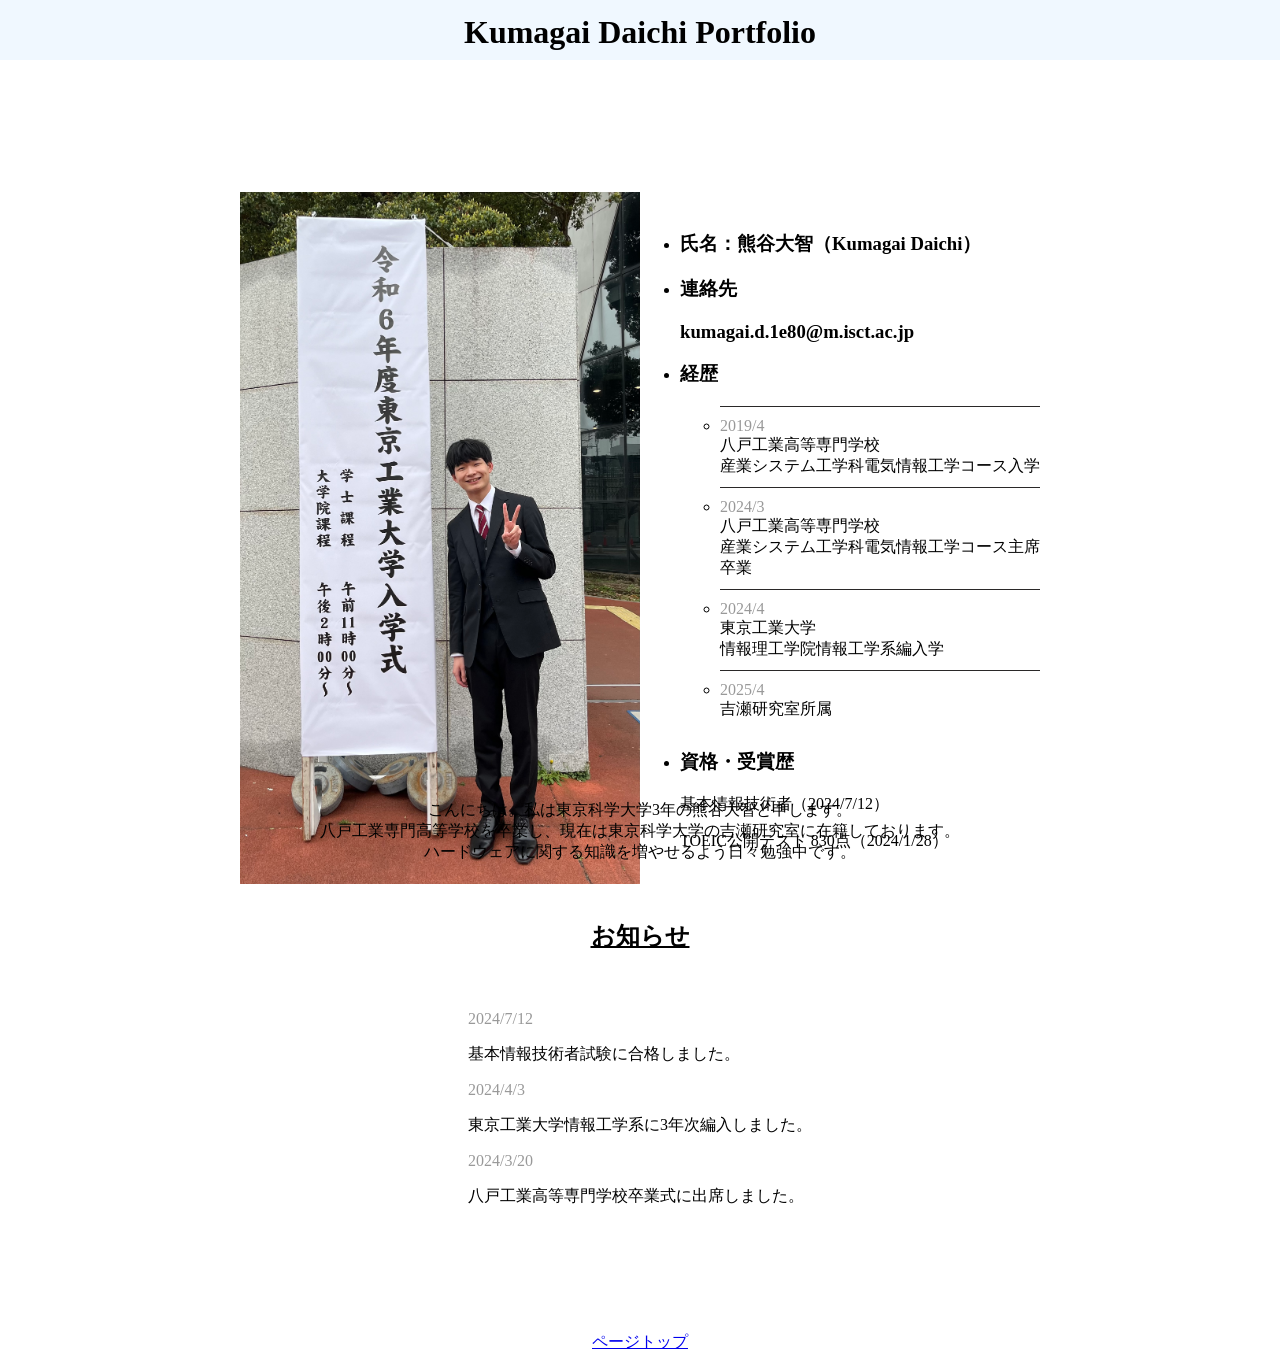
==== Main.html @ c47bbf02 "first" ====
<!DOCTYPE html>
<html>
    <head>

        <meta charset="UTF-8">
        <meta http-equiv="X-UA-Compatible" content="IE=edge" /> 

        <meta name="description" content="東京科学大学情報工学系3年の熊谷大智です。よろしくお願いいたします。">
        <title>Kumagai Daichi Portfolio</title>

        <link rel="stylesheet" href="Main.css">
        <link rel="stylesheet" href="menu_bar.css">

    </head>

    <body>
    <h1 style="text-align:center">Kumagai Daichi Portfolio</h1>

    <div class="container">
         <!--学校の画像-->
         <div class="disp_img1">
            <img src="IMG_E3974.JPG" width="400" alt="熊谷写真">
        </div>
    
        <div class="profile">
            <ul class="background">
                <li><h3>氏名：熊谷大智（Kumagai Daichi）</h3></li>
                <li><h3>連絡先
                    <p>kumagai.d.1e80@m.isct.ac.jp</p>
                </h3>
                <li><h3>経歴</h3>
                    <ul class="gakureki">
                        <li class="word">
                            <div class="columns">
                                <p style="display: inline;" class="date">2019/4</p>
                                <p class="title">八戸工業高等専門学校<br>産業システム工学科電気情報工学コース入学</p>
                            </div>
                        </li>
                        <li class="word">
                            <div class="columns">
                                <p style="display: inline;" class="date">2024/3</p>
                                <p class="title">八戸工業高等専門学校<br>産業システム工学科電気情報工学コース主席卒業</p>
                            </div>
                        </li>
                        <li class="word">
                            <div class="columns">
                                <p style="display: inline;" class="date">2024/4</p>
                                <p class="title">東京工業大学<br>情報理工学院情報工学系編入学</p>
                            </div>
                        </li>
                        <li class="word">
                            <div class="columns">
                                <p style="display: inline;" class="date">2025/4</p>
                                <p class="title">吉瀬研究室所属</p>
                            </div>
                        </li>
                    </ul>
                </li>
                <li><h3>資格・受賞歴</h3>
                    <p>基本情報技術者（2024/7/12）</p>
                    <p>TOEIC公開テスト 830点（2024/1/28）</p>
                </li>
            </ul>
        </div>
        
        
    </div>
    <div class="intro">
         <div>こんにちは。私は東京科学大学3年の熊谷大智と申します。<br>
        八戸工業専門高等学校を卒業し、現在は東京科学大学の吉瀬研究室に在籍しております。<br>
        ハードウェアに関する知識を増やせるよう日々勉強中です。</div>
    </div>
     
    <!--お知らせの表示-->
    <div id="windowscroll">
    <h2 style="text-align: center;"><u>お知らせ</u></h2>
    <ul class="news-list">
        <li class="item">
            <p class="date">2024/7/12</p>
            <p class="title">基本情報技術者試験に合格しました。</p>
        </li>
        <li class="item">
            <p class="date">2024/4/3</p>
            <p class="title">東京工業大学情報工学系に3年次編入しました。</p>
        </li>
        <li class="item">
            <p class="date">2024/3/20</p>
            <p class="title">八戸工業高等専門学校卒業式に出席しました。</p>
        </li>
    </ul>
    </div>

    <div class="pagetop"><a href="#">ページトップ</a></div>
    </body>
</html>
---- Main.css ----
.container { /*disp_img1とprofileの親クラスで幅を一括管理*/
    position: absolute;
    display: flex;
    justify-content: center;
    align-items: center;
    top: 20%;
    gap: 100px;
    width: 100%;
    height: 80vh;
}

.disp_img1{
width: 300px;
height: auto;
object-fit: cover;
}

.profile{
    max-width: 400px;
}

.background .gakureki .word .columns{
    padding: 10px 0px;
    max-width: 400px;
    border-top: 1px solid #2a2828;
}

.background .gakureki .word .date{
    margin: 0;
    min-width: 120px;
    font-size: 16px;
    color: #999;
}

.background .gakureki .word .title{
    margin: 0;
    width: 100%;
}



.intro{
    text-align: center;
    justify-content: center;
    align-items: center;
    position:absolute;
    top: 800px;
    width: 100%;
}

h1 {
    line-height: 2.0;
    background-color: aliceblue;
    position:fixed;
    margin:auto;
    top: 0;
    width: 100vw;
    height: 60px;
    z-index: 15;
}

.pagetop{
    text-align: center;
    position: relative;
    top: 1300px;
}
.timeline {
    position: relative; /* absoluteをやめてrelativeにする */
    margin-top: 80%; /* 上方向に150pxの余白 */
    display: flex;
    justify-content: center; /* 水平方向に中央寄せ */
}

.timeline .twitter-timeline {
    width: 500px !important; /* 幅を固定 */
    height: 600px !important;
    max-width: 100%; /* 必要なら残す */
    border: 1px solid #333;
    padding: 10px;
}


h2{
    position: relative;
    top: 920px;
    text-align: center;
    margin: 0;
}

.news-list{
    position: absolute;
    top:1100px;
    left: 50%;
    transform: translate(-50%, -50%);
    -webkit-transform: translate(-50%, -50%);
    -ms-transform: translate(-50%, -50%);
    list-style: none outside;
    margin: 0;
    padding: 0;
}
  .news-list .item a{
    display: flex;
    flex-wrap: wrap;
    flex-wrap: nowrap;
    text-decoration: none;
    color: #333;
    border-bottom: 1px solid #CCC;
    padding: 20px 20px;
  }
  .news-list .item:first-child a{
    border-top: 1px solid #CCC;
}
  .news-list .item .date{
    margin: 3;
    min-width: 120px;
    font-size: 16px;
    color: #999;
    padding: 0 20px 0 0;
}
  .news-list .item .title{
    margin: 0;
    width: 100%;
}
.news-list .item a:hover .title{
    color: #00F;
  }


@media (max-width: 600px){
        .container{
            display: flex;
            justify-content: center; /* 中央寄せ */
            flex-direction: column; 
        }
        .disp_img1 img{
            position: absolute;
            top: 80px;
            width: 100%;
        }
    
        .profile{
            position: absolute;
            top: 1000px;
        }
    
        .intro{
            text-align: center;
            display: flex;
            justify-content: center; /* 中央寄せ */
            margin-top: 1100px;
        }
    
        .timeline {
            display: flex;
            justify-content: center; /* 中央寄せ */
            position:relative;
            top: 1600px;
        }
    
        .timeline .twitter-timeline {
            width: 100% !important; /* スマホでも画面いっぱいに */
            height: 500px !important;
        }
    
        #windowscroll {
            position: relative; /* 親要素にrelativeを指定 */
        }
    
        #windowscroll h2 { /*idの変更は絶対*/
            position: absolute; /* 絶対位置を相対位置に変更 */
            top: 2100px; /* 位置を調整 */
            left: 50%; /* 横方向中央寄せ */
            transform: translateX(-50%); /* 幅の半分を左に移動 */
        }
    
        #windowscroll .news-list {
            text-align: center;
            position: relative; /* 相対位置 */
            top: 2300px
        }
    
        .pagetop{
            display: flex;
            justify-content: center; /* 中央寄せ */
            position:relative;
            top: 1900px;
        }
}
---- menu_bar.css ----
/* 全体のスタイル */
body{
  margin: auto;
}
  
  /* メニューコンテナ全体のスタイル */
  .menu-container {
    position: fixed;
    top: 0;
    left: 0;
    width: 100%;
    height: 20%;
    overflow: hidden;
    z-index: 20;
  }
  
  /* メニューボタンのスタイル */
  .menu-button {
    display: block;
    position: fixed;
    top: 17px;
    left: 23%;
    cursor: pointer;
    z-index: 21;
  }
  
  /* メニューバーのスタイル */
  .bar {
    display: block;
    width: 25px;
    height: 3px;
    margin: 5px 0;
    background-color: #333;
    transition: 0.4s;
    z-index: 21;
  }
  
  /* メニューボタンがチェックされた場合の1つ目のバーのアニメーション */
  #menu-toggle:checked ~ .menu-button .bar:nth-child(1) {
    transform: rotate(45deg) translate(-2px, 3px);
  }
  
  /* メニューボタンがチェックされた場合の2つ目のバーのアニメーション */
  #menu-toggle:checked ~ .menu-button .bar:nth-child(2) {
    opacity: 0;
  }
  
  /* メニューボタンがチェックされた場合の3つ目のバーのアニメーション */
  #menu-toggle:checked ~ .menu-button .bar:nth-child(3) {
    transform: rotate(-45deg) translate(8px, -13px);
  }
  
  /* メニュートグルのスタイル */
  #menu-toggle {
    display: none;
  }
  
  /* メニューのスタイル */
  .menu {
    position: fixed;
    top: 0;
    left: -100%; /* 変更: メニューを左からスライドインさせるために left に設定 */
    width: 10%;
    height: 40%;
    background-color: #c0f4ff;
    transition: 0.4s;
    z-index: 20;
    overflow-y: auto;
  }
  
  /* メニュートグルがチェックされた場合のメニューの表示アニメーション */
  #menu-toggle:checked ~ .menu {
    left: 20%; /* メニューを表示させるために left を 23% に変更 */
    z-index: 20;
  }
  
  /* メニュー内のリストのスタイル */
  .menu ul {
    list-style: none;
    padding: 20px;
  }
  
  /* メニュー内リストのリンクのスタイル */
  .menu ul li a {
    text-decoration: none;
    color: #333;
    font-size: 18px;
    display: block;
    padding: 10px 0;
    transition: 0.2s;
    line-height: 2.0;
  }
  
  /* メニュー内リストのリンクのホバー時のスタイル */
  .menu ul li a:hover {
    color: #bf7497;
  }
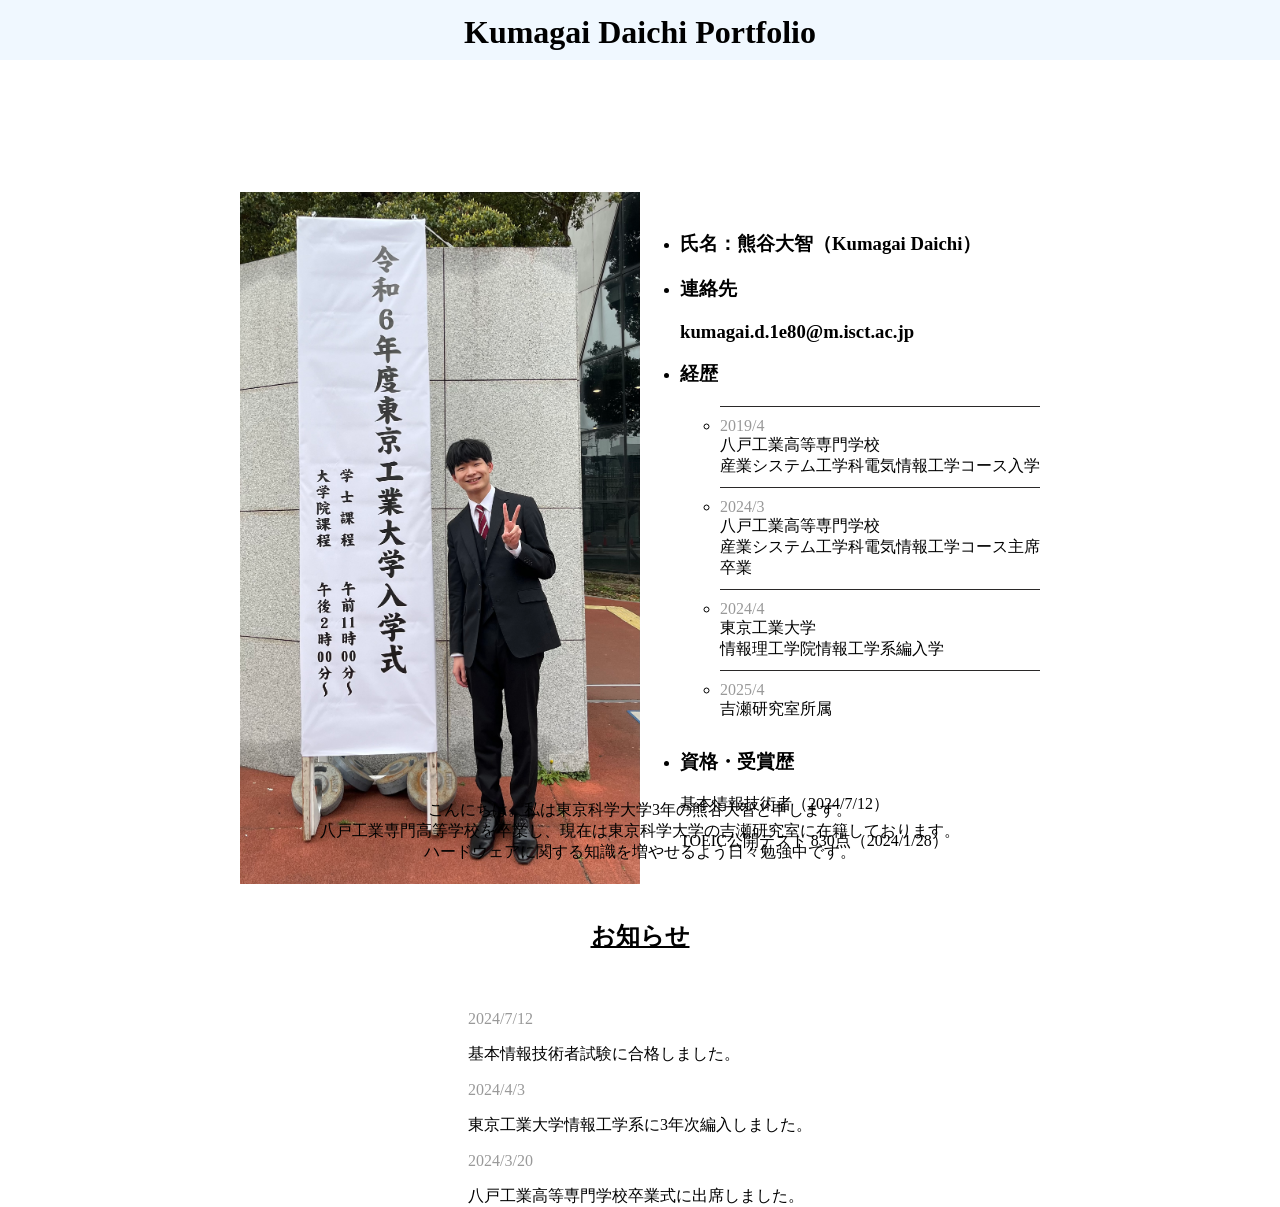
==== commit f2bb4d71: "forth_5" ====
--- a/Main.html
+++ b/Main.html
@@ -2,6 +2,7 @@
 <html>
     <head>
 
+        <meta name="viewport" content="width=device-width, initial-scale=1">
         <meta charset="UTF-8">
         <meta http-equiv="X-UA-Compatible" content="IE=edge" /> 
 
@@ -90,6 +91,5 @@
     </ul>
     </div>
 
-    <div class="pagetop"><a href="#">ページトップ</a></div>
     </body>
 </html>
--- a/Main.css
+++ b/Main.css
@@ -126,7 +126,8 @@
   }
 
 
-@media (max-width: 600px){
+@media (max-width: 780px){
+
         .container{
             display: flex;
             justify-content: center; /* 中央寄せ */
@@ -183,6 +184,6 @@
             display: flex;
             justify-content: center; /* 中央寄せ */
             position:relative;
-            top: 1900px;
+            top: 2000px;
         }
 }
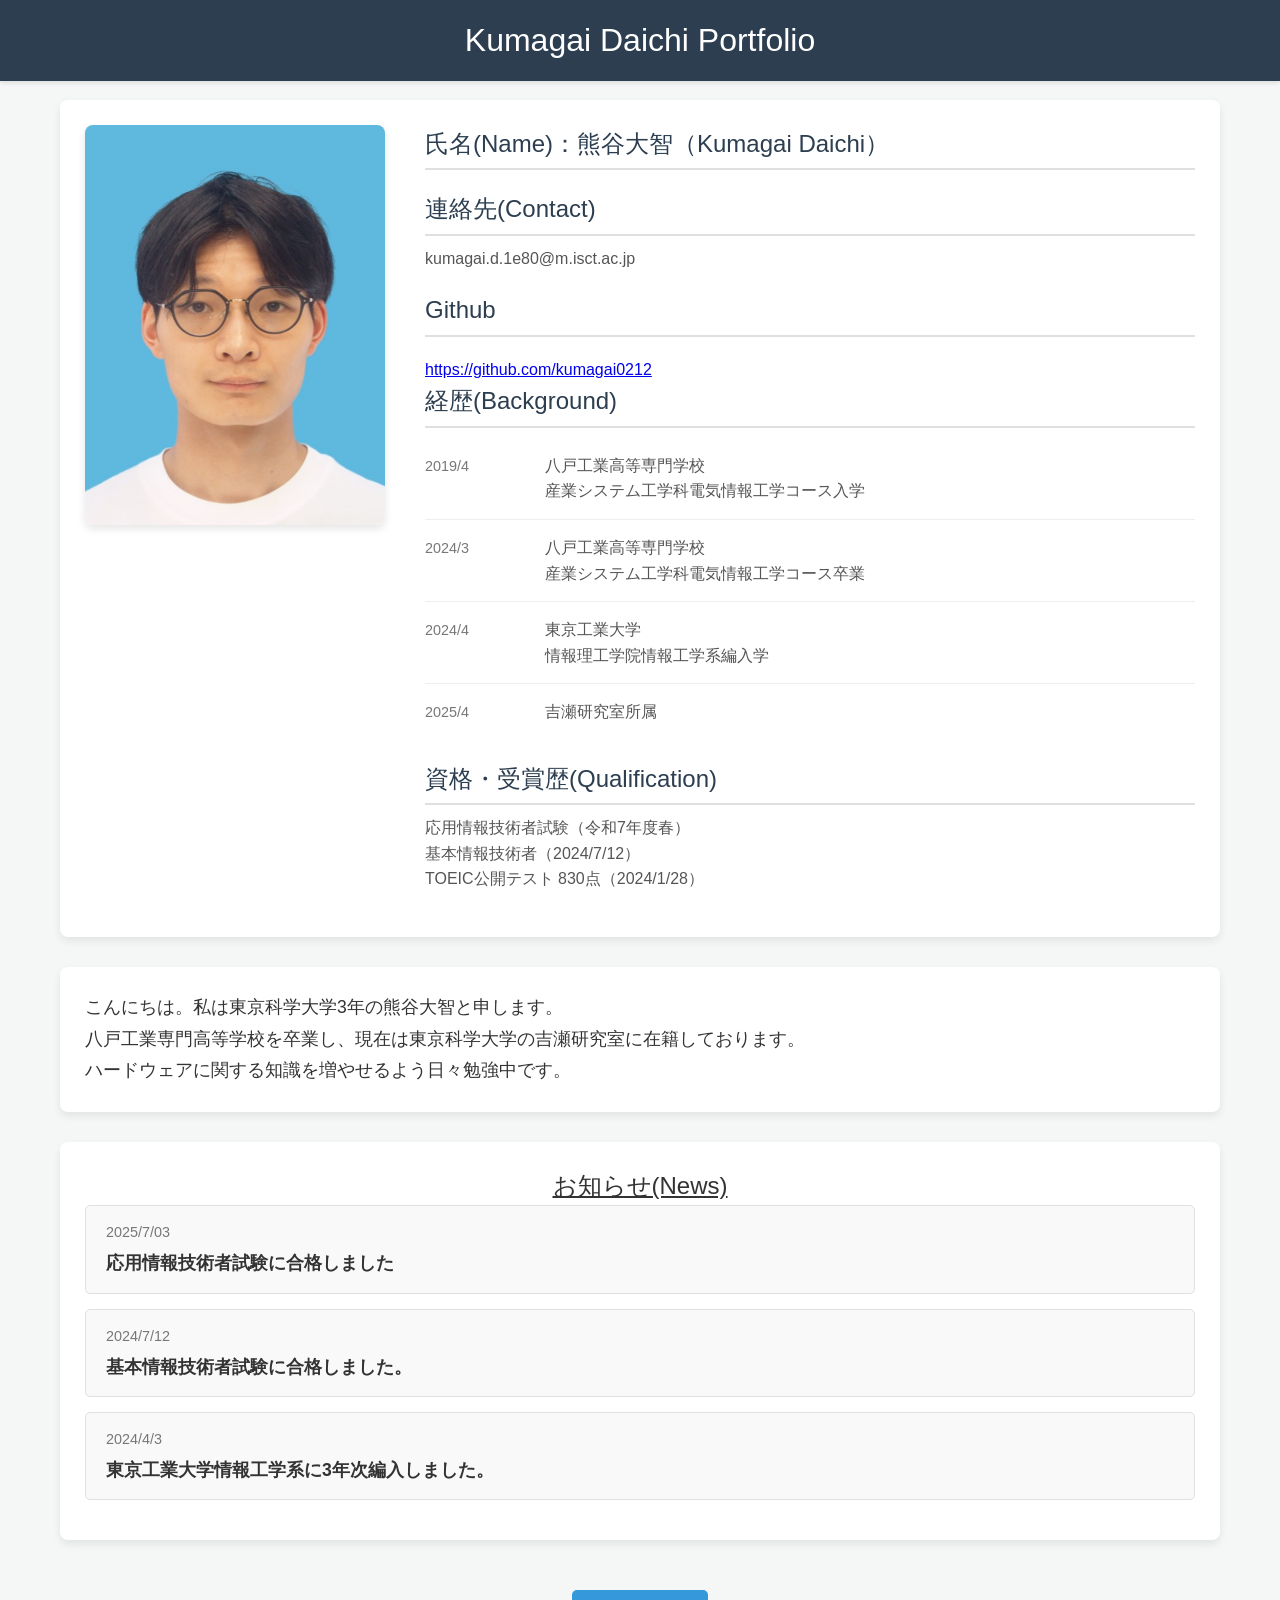
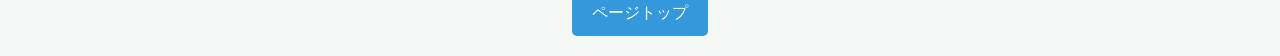
==== commit 822d0997: "pass ouyou" ====
--- a/Main.html
+++ b/Main.html
@@ -1,95 +1,93 @@
 <!DOCTYPE html>
 <html>
     <head>
-
-        <meta name="viewport" content="width=device-width, initial-scale=1">
+        <meta name="viewport" content="width=device-width, initial-scale=1, maximum-scale=1, user-scalable=no">
         <meta charset="UTF-8">
-        <meta http-equiv="X-UA-Compatible" content="IE=edge" /> 
-
+        <meta http-equiv="X-UA-Compatible" content="IE=edge" />
         <meta name="description" content="東京科学大学情報工学系3年の熊谷大智です。よろしくお願いいたします。">
         <title>Kumagai Daichi Portfolio</title>
-
         <link rel="stylesheet" href="Main.css">
         <link rel="stylesheet" href="menu_bar.css">
+    </head>
+    <body>
+        <h1 style="text-align:center">Kumagai Daichi Portfolio</h1>
 
-    </head>
-
-    <body>
-    <h1 style="text-align:center">Kumagai Daichi Portfolio</h1>
-
-    <div class="container">
-         <!--学校の画像-->
-         <div class="disp_img1">
-            <img src="IMG_E3974.JPG" width="400" alt="熊谷写真">
-        </div>
-    
-        <div class="profile">
-            <ul class="background">
-                <li><h3>氏名：熊谷大智（Kumagai Daichi）</h3></li>
-                <li><h3>連絡先
-                    <p>kumagai.d.1e80@m.isct.ac.jp</p>
-                </h3>
-                <li><h3>経歴</h3>
-                    <ul class="gakureki">
-                        <li class="word">
-                            <div class="columns">
-                                <p style="display: inline;" class="date">2019/4</p>
-                                <p class="title">八戸工業高等専門学校<br>産業システム工学科電気情報工学コース入学</p>
-                            </div>
+        <div class="main-content-wrapper"> <!--{/* Added wrapper */}-->
+                <section id="profile-section" class="container section-card"> <!--Made container a section-card-->  
+                <div class="disp_img1">
+                    <img src="face.JPG" width="400" alt="熊谷写真"> <!--width here might be overridden by CSS */--> 
+                </div>
+                <div class="profile">
+                    <ul class="background">
+                        <li><h3>氏名(Name)：熊谷大智（Kumagai Daichi）</h3></li>
+                        <li><h3>連絡先(Contact)</h3>
+                            <p>kumagai.d.1e80@m.isct.ac.jp</p>
                         </li>
-                        <li class="word">
-                            <div class="columns">
-                                <p style="display: inline;" class="date">2024/3</p>
-                                <p class="title">八戸工業高等専門学校<br>産業システム工学科電気情報工学コース主席卒業</p>
-                            </div>
+                        <li><h3>Github</h3></li>
+                            <p><a href="https://github.com/kumagai0212">https://github.com/kumagai0212</a></p>
+                        <li><h3>経歴(Background)</h3>
+                            <ul class="gakureki">
+                                <li class="word">
+                                    <div class="columns">
+                                        <p class="date">2019/4</p>
+                                        <p class="title">八戸工業高等専門学校<br>産業システム工学科電気情報工学コース入学</p>
+                                    </div>
+                                </li>
+                                <li class="word">
+                                    <div class="columns">
+                                        <p class="date">2024/3</p>
+                                        <p class="title">八戸工業高等専門学校<br>産業システム工学科電気情報工学コース卒業</p>
+                                    </div>
+                                </li>
+                                <li class="word">
+                                    <div class="columns">
+                                        <p class="date">2024/4</p>
+                                        <p class="title">東京工業大学<br>情報理工学院情報工学系編入学</p>
+                                    </div>
+                                </li>
+                                <li class="word">
+                                    <div class="columns">
+                                        <p class="date">2025/4</p>
+                                        <p class="title">吉瀬研究室所属</p>
+                                    </div>
+                                </li>
+                            </ul>
                         </li>
-                        <li class="word">
-                            <div class="columns">
-                                <p style="display: inline;" class="date">2024/4</p>
-                                <p class="title">東京工業大学<br>情報理工学院情報工学系編入学</p>
-                            </div>
-                        </li>
-                        <li class="word">
-                            <div class="columns">
-                                <p style="display: inline;" class="date">2025/4</p>
-                                <p class="title">吉瀬研究室所属</p>
-                            </div>
+                        <li><h3>資格・受賞歴(Qualification)</h3>
+                            <p>応用情報技術者試験（令和7年度春）</p>
+                            <p>基本情報技術者（2024/7/12）</p>
+                            <p>TOEIC公開テスト 830点（2024/1/28）</p>
                         </li>
                     </ul>
-                </li>
-                <li><h3>資格・受賞歴</h3>
-                    <p>基本情報技術者（2024/7/12）</p>
-                    <p>TOEIC公開テスト 830点（2024/1/28）</p>
-                </li>
-            </ul>
-        </div>
-        
-        
-    </div>
-    <div class="intro">
-         <div>こんにちは。私は東京科学大学3年の熊谷大智と申します。<br>
-        八戸工業専門高等学校を卒業し、現在は東京科学大学の吉瀬研究室に在籍しております。<br>
-        ハードウェアに関する知識を増やせるよう日々勉強中です。</div>
-    </div>
-     
-    <!--お知らせの表示-->
-    <div id="windowscroll">
-    <h2 style="text-align: center;"><u>お知らせ</u></h2>
-    <ul class="news-list">
-        <li class="item">
-            <p class="date">2024/7/12</p>
-            <p class="title">基本情報技術者試験に合格しました。</p>
-        </li>
-        <li class="item">
-            <p class="date">2024/4/3</p>
-            <p class="title">東京工業大学情報工学系に3年次編入しました。</p>
-        </li>
-        <li class="item">
-            <p class="date">2024/3/20</p>
-            <p class="title">八戸工業高等専門学校卒業式に出席しました。</p>
-        </li>
-    </ul>
-    </div>
+                </div>
+            </section>
 
+            <section class="intro section-card"> <!--Made intro a section-card --> 
+                <div>こんにちは。私は東京科学大学3年の熊谷大智と申します。<br>
+                八戸工業専門高等学校を卒業し、現在は東京科学大学の吉瀬研究室に在籍しております。<br>
+                ハードウェアに関する知識を増やせるよう日々勉強中です。</div>
+            </section>
+
+            <section id="news-section" class="section-card"> <!--{/* Renamed and made a section-card */}-->
+                <h2 style="text-align: center;"><u>お知らせ(News)</u></h2>
+                <ul class="news-list">
+                    <li class="item">
+                        <p class="date">2025/7/03</p>
+                        <p class="title">応用情報技術者試験に合格しました</p>
+                    </li>
+                    <li class="item">
+                        <p class="date">2024/7/12</p>
+                        <p class="title">基本情報技術者試験に合格しました。</p>
+                    </li>
+                    <li class="item">
+                        <p class="date">2024/4/3</p>
+                        <p class="title">東京工業大学情報工学系に3年次編入しました。</p>
+                    </li>
+                </ul>
+            </section>
+
+            </div> <!--{/* End of main-content-wrapper */}-->
+
+        <div class="pagetop"><a href="#">ページトップ</a></div>
     </body>
 </html>
--- a/Main.css
+++ b/Main.css
@@ -1,189 +1,329 @@
-.container { /*disp_img1とprofileの親クラスで幅を一括管理*/
-    position: absolute;
+/* Basic Reset & General Styles */
+* {
+    box-sizing: border-box;
+    margin: 0;
+    padding: 0;
+}
+
+body {
+    font-family: 'Helvetica Neue', Arial, sans-serif;
+    line-height: 1.6;
+    background-color: #f4f7f6; /* Light grey background */
+    color: #333;
+    padding-top: 80px; /* Adjust based on fixed header height */
+}
+
+h1, h2, h3 {
+    font-weight: normal;
+}
+
+h1 { /* Fixed Header */
+    background-color: #2c3e50; /* Dark blue-grey */
+    color: #ffffff;
+    text-align: center;
+    padding: 15px 0;
+    position: fixed;
+    top: 0;
+    left: 0;
+    width: 100%;
+    height: auto; /* Auto height based on content */
+    z-index: 1000;
+    box-shadow: 0 2px 4px rgba(0, 0, 0, 0.1);
+}
+
+.main-content-wrapper { /* New wrapper for content below header */
+    max-width: 1200px;
+    margin: 20px auto;
+    padding: 0 20px;
+}
+
+.section-card {
+    background-color: #ffffff;
+    padding: 25px;
+    margin-bottom: 30px;
+    border-radius: 8px;
+    box-shadow: 0 4px 8px rgba(0, 0, 0, 0.08);
+}
+
+/* Profile Section */
+.container {
+    display: flex;
+    flex-wrap: wrap; /* Allow wrapping for responsiveness */
+    justify-content: center;
+    align-items: flex-start; /* Align items to the top */
+    gap: 40px; /* Increased gap */
+    width: 100%;
+    margin-bottom: 30px; /* Add margin to separate from next section */
+}
+
+.disp_img1 {
+    flex-basis: 300px; /* Suggest a base width */
+    flex-grow: 0; /* Don't grow */
+    flex-shrink: 0; /* Don't shrink beyond base */
+}
+
+.disp_img1 img {
+    width: 100%;
+    max-width: 300px; /* Ensure image is not overly large */
+    height: auto;
+    border-radius: 8px; /* Rounded corners for image */
+    box-shadow: 0 4px 8px rgba(0, 0, 0, 0.1);
+    object-fit: cover;
+}
+
+.profile {
+    flex-basis: 500px; /* Suggest a base width */
+    flex-grow: 1;
+    max-width: 100%; /* Allow shrinking */
+}
+
+.profile ul.background {
+    list-style: none;
+}
+
+.profile ul.background > li {
+    margin-bottom: 20px;
+}
+
+.profile h3 {
+    font-size: 1.5em;
+    color: #2c3e50; /* Header color */
+    margin-bottom: 10px;
+    border-bottom: 2px solid #e0e0e0;
+    padding-bottom: 5px;
+}
+
+.profile p, .profile .gakureki .title {
+    font-size: 1em;
+    color: #555;
+}
+
+.profile .background .gakureki {
+    list-style: none;
+}
+
+.background .gakureki .word {
+    padding: 15px 0;
+    border-bottom: 1px solid #eee; /* Lighter border */
+}
+.background .gakureki .word:last-child {
+    border-bottom: none;
+}
+
+.background .gakureki .word .columns {
+    display: flex;
+    align-items: baseline; /* Align date and title better */
+}
+
+.background .gakureki .word .date {
+    min-width: 100px; /* Slightly reduced width */
+    font-size: 0.9em;
+    color: #777;
+    margin-right: 20px;
+}
+
+.background .gakureki .word .title {
+    margin: 0;
+    width: 100%;
+}
+
+/* Introduction Section */
+.intro {
+    text-align: left; /* Align text to left for readability */
+    line-height: 1.8;
+}
+
+.intro div {
+    font-size: 1.1em;
+}
+
+/* News Section */
+#windowscroll { /* Consider renaming to .news-section */
+    /* No absolute positioning needed if it's a section-card */
+}
+
+#windowscroll h2 {
+    text-align: center;
+    font-size: 1.8em;
+    color: #2c3e50;
+    margin-bottom: 20px;
+    text-decoration: underline;
+    text-decoration-color: #7f8c8d;
+    text-underline-offset: 5px;
+}
+
+.news-list {
+    list-style: none;
+    margin: 0;
+    padding: 0;
+}
+
+.news-list .item {
+    background-color: #f9f9f9; /* Light background for each item */
+    border: 1px solid #e0e0e0;
+    border-radius: 5px;
+    padding: 15px 20px;
+    margin-bottom: 15px;
+    transition: box-shadow 0.3s ease, transform 0.3s ease;
+}
+
+.news-list .item:hover {
+    box-shadow: 0 5px 15px rgba(0,0,0,0.1);
+    transform: translateY(-3px);
+}
+
+.news-list .item .date {
+    display: block; /* Make date a block element or use flex */
+    font-size: 0.9em;
+    color: #777;
+    margin-bottom: 5px;
+}
+
+.news-list .item .title {
+    margin: 0;
+    font-size: 1.1em;
+    font-weight: bold;
+    color: #333;
+}
+
+/* Page Top Button */
+.pagetop {
+    text-align: center;
+    padding: 20px 0;
+    margin-top: 20px; /* Add some space above */
+}
+
+.pagetop a {
+    display: inline-block;
+    background-color: #3498db; /* A nice blue */
+    color: #ffffff;
+    padding: 10px 20px;
+    text-decoration: none;
+    border-radius: 5px;
+    transition: background-color 0.3s ease;
+}
+
+.pagetop a:hover {
+    background-color: #2980b9; /* Darker blue on hover */
+}
+
+/* Responsive Design */
+@media (max-width: 768px) { /* Tablet and smaller */
+    body {
+        padding-top: 70px; /* Adjust for potentially smaller header */
+    }
+
+    .container {
+        flex-direction: column;
+        align-items: center; /* Center items when stacked */
+        gap: 30px;
+    }
+
+    .disp_img1, .profile {
+        flex-basis: auto; /* Reset flex-basis */
+        width: 100%; /* Full width for stacked items */
+        max-width: 500px; /* Limit max width on smaller screens too */
+    }
+
+    .profile {
+        margin-top: 0; /* Remove top margin if image is above */
+    }
+
+    #windowscroll h2 {
+        font-size: 1.6em;
+    }
+}
+
+@media (max-width: 600px) { /* Smartphone */
+    body {
+        padding-top: 60px; /* Further adjust for header */
+    }
+    .main-content-wrapper {
+        margin: 10px auto;
+        padding: 0 15px;
+    }
+
+    .section-card {
+        padding: 20px;
+        margin-bottom: 20px;
+    }
+
+    .disp_img1 img {
+        max-width: 100%; /* Allow image to be full width of its container */
+    }
+
+    .profile h3 {
+        font-size: 1.3em;
+    }
+
+    .background .gakureki .word .columns {
+        flex-direction: column; /* Stack date and title */
+        align-items: flex-start;
+    }
+    .background .gakureki .word .date {
+        margin-bottom: 5px;
+    }
+
+    .intro div {
+        font-size: 1em;
+    }
+
+    #windowscroll h2 {
+        font-size: 1.4em;
+    }
+
+    .news-list .item {
+        padding: 10px 15px;
+    }
+    .news-list .item .title {
+        font-size: 1em;
+    }
+}
+
+/* Legacy timeline styles - review if still needed or how they fit */
+.timeline {
+    /* position: relative; */ /* Already set */
+    /* margin-top: 80%; */ /* This seems very large and arbitrary, review */
     display: flex;
     justify-content: center;
-    align-items: center;
-    top: 20%;
-    gap: 100px;
-    width: 100%;
-    height: 80vh;
-}
-
-.disp_img1{
-width: 300px;
-height: auto;
-object-fit: cover;
-}
-
-.profile{
-    max-width: 400px;
-}
-
-.background .gakureki .word .columns{
-    padding: 10px 0px;
-    max-width: 400px;
-    border-top: 1px solid #2a2828;
-}
-
-.background .gakureki .word .date{
-    margin: 0;
-    min-width: 120px;
-    font-size: 16px;
-    color: #999;
-}
-
-.background .gakureki .word .title{
-    margin: 0;
-    width: 100%;
-}
-
-
-
-.intro{
-    text-align: center;
-    justify-content: center;
-    align-items: center;
-    position:absolute;
-    top: 800px;
-    width: 100%;
-}
-
-h1 {
-    line-height: 2.0;
-    background-color: aliceblue;
-    position:fixed;
-    margin:auto;
-    top: 0;
-    width: 100vw;
-    height: 60px;
-    z-index: 15;
-}
-
-.pagetop{
-    text-align: center;
-    position: relative;
-    top: 1300px;
-}
-.timeline {
-    position: relative; /* absoluteをやめてrelativeにする */
-    margin-top: 80%; /* 上方向に150pxの余白 */
-    display: flex;
-    justify-content: center; /* 水平方向に中央寄せ */
+    padding: 20px 0; /* Add some padding */
 }
 
 .timeline .twitter-timeline {
-    width: 500px !important; /* 幅を固定 */
+    width: 100% !important; /* Allow responsiveness */
+    max-width: 500px !important; /* But cap it */
     height: 600px !important;
-    max-width: 100%; /* 必要なら残す */
-    border: 1px solid #333;
+    border: 1px solid #ccc; /* Lighter border */
     padding: 10px;
-}
-
-
-h2{
-    position: relative;
-    top: 920px;
-    text-align: center;
-    margin: 0;
-}
-
-.news-list{
-    position: absolute;
-    top:1100px;
-    left: 50%;
-    transform: translate(-50%, -50%);
-    -webkit-transform: translate(-50%, -50%);
-    -ms-transform: translate(-50%, -50%);
-    list-style: none outside;
-    margin: 0;
-    padding: 0;
-}
-  .news-list .item a{
-    display: flex;
-    flex-wrap: wrap;
-    flex-wrap: nowrap;
-    text-decoration: none;
-    color: #333;
-    border-bottom: 1px solid #CCC;
-    padding: 20px 20px;
-  }
-  .news-list .item:first-child a{
-    border-top: 1px solid #CCC;
-}
-  .news-list .item .date{
-    margin: 3;
-    min-width: 120px;
-    font-size: 16px;
-    color: #999;
-    padding: 0 20px 0 0;
-}
-  .news-list .item .title{
-    margin: 0;
-    width: 100%;
-}
-.news-list .item a:hover .title{
-    color: #00F;
-  }
-
-
-@media (max-width: 780px){
-
-        .container{
-            display: flex;
-            justify-content: center; /* 中央寄せ */
-            flex-direction: column; 
-        }
-        .disp_img1 img{
-            position: absolute;
-            top: 80px;
-            width: 100%;
-        }
-    
-        .profile{
-            position: absolute;
-            top: 1000px;
-        }
-    
-        .intro{
-            text-align: center;
-            display: flex;
-            justify-content: center; /* 中央寄せ */
-            margin-top: 1100px;
-        }
-    
-        .timeline {
-            display: flex;
-            justify-content: center; /* 中央寄せ */
-            position:relative;
-            top: 1600px;
-        }
-    
-        .timeline .twitter-timeline {
-            width: 100% !important; /* スマホでも画面いっぱいに */
-            height: 500px !important;
-        }
-    
-        #windowscroll {
-            position: relative; /* 親要素にrelativeを指定 */
-        }
-    
-        #windowscroll h2 { /*idの変更は絶対*/
-            position: absolute; /* 絶対位置を相対位置に変更 */
-            top: 2100px; /* 位置を調整 */
-            left: 50%; /* 横方向中央寄せ */
-            transform: translateX(-50%); /* 幅の半分を左に移動 */
-        }
-    
-        #windowscroll .news-list {
-            text-align: center;
-            position: relative; /* 相対位置 */
-            top: 2300px
-        }
-    
-        .pagetop{
-            display: flex;
-            justify-content: center; /* 中央寄せ */
-            position:relative;
-            top: 2000px;
-        }
+    border-radius: 8px;
+    box-shadow: 0 2px 4px rgba(0,0,0,0.05);
+}
+
+@media (max-width: 600px){
+    .timeline {
+        /* Adjustments for timeline on small screens if necessary */
+        /* top: 1600px; */ /* Avoid large fixed top values */
+    }
+    .timeline .twitter-timeline {
+        height: 500px !important;
+    }
+
+    /* The following absolute positioning for news on small screens should be avoided
+       if using the section-card approach. The news section will flow naturally.
+       If you keep #windowscroll outside .main-content-wrapper and .section-card,
+       these might need adjustments, but it's better to integrate it.
+    */
+    /*
+    #windowscroll h2 {
+        position: absolute;
+        top: 2100px;
+        left: 50%;
+        transform: translateX(-50%);
+    }
+
+    #windowscroll .news-list {
+        position: relative;
+        top: 2300px;
+    }
+    */
 }
--- a/menu_bar.css
+++ b/menu_bar.css
@@ -1,97 +1,131 @@
-/* 全体のスタイル */
-body{
-  margin: auto;
+/* General Styles */
+body {
+  margin: 0; /* Reset default margin. Main.css may also do this. */
+  font-family: 'Helvetica Neue', Arial, sans-serif; /* Consistent font */
 }
-  
-  /* メニューコンテナ全体のスタイル */
-  .menu-container {
-    position: fixed;
-    top: 0;
-    left: 0;
-    width: 100%;
-    height: 20%;
-    overflow: hidden;
-    z-index: 20;
-  }
-  
-  /* メニューボタンのスタイル */
-  .menu-button {
-    display: block;
-    position: fixed;
-    top: 17px;
-    left: 23%;
-    cursor: pointer;
-    z-index: 21;
-  }
-  
-  /* メニューバーのスタイル */
-  .bar {
-    display: block;
-    width: 25px;
-    height: 3px;
-    margin: 5px 0;
-    background-color: #333;
-    transition: 0.4s;
-    z-index: 21;
-  }
-  
-  /* メニューボタンがチェックされた場合の1つ目のバーのアニメーション */
-  #menu-toggle:checked ~ .menu-button .bar:nth-child(1) {
-    transform: rotate(45deg) translate(-2px, 3px);
-  }
-  
-  /* メニューボタンがチェックされた場合の2つ目のバーのアニメーション */
-  #menu-toggle:checked ~ .menu-button .bar:nth-child(2) {
-    opacity: 0;
-  }
-  
-  /* メニューボタンがチェックされた場合の3つ目のバーのアニメーション */
-  #menu-toggle:checked ~ .menu-button .bar:nth-child(3) {
-    transform: rotate(-45deg) translate(8px, -13px);
-  }
-  
-  /* メニュートグルのスタイル */
-  #menu-toggle {
-    display: none;
-  }
-  
-  /* メニューのスタイル */
-  .menu {
-    position: fixed;
-    top: 0;
-    left: -100%; /* 変更: メニューを左からスライドインさせるために left に設定 */
-    width: 10%;
-    height: 40%;
-    background-color: #c0f4ff;
-    transition: 0.4s;
-    z-index: 20;
-    overflow-y: auto;
-  }
-  
-  /* メニュートグルがチェックされた場合のメニューの表示アニメーション */
-  #menu-toggle:checked ~ .menu {
-    left: 20%; /* メニューを表示させるために left を 23% に変更 */
-    z-index: 20;
-  }
-  
-  /* メニュー内のリストのスタイル */
-  .menu ul {
-    list-style: none;
-    padding: 20px;
-  }
-  
-  /* メニュー内リストのリンクのスタイル */
-  .menu ul li a {
-    text-decoration: none;
-    color: #333;
-    font-size: 18px;
-    display: block;
-    padding: 10px 0;
-    transition: 0.2s;
-    line-height: 2.0;
-  }
-  
-  /* メニュー内リストのリンクのホバー時のスタイル */
-  .menu ul li a:hover {
-    color: #bf7497;
-  }+
+/* Menu Container */
+.menu-container {
+  position: fixed;
+  top: 0;
+  left: 0;
+  width: 100%;
+  /* height: 60px; */ /* Match header height or be independent */
+  z-index: 1001; /* Higher than main header if it overlaps */
+  /* overflow: visible; */ /* Allow menu to show */
+}
+
+/* Menu Button */
+.menu-button {
+  display: block;
+  position: fixed; /* Fixed position relative to viewport */
+  top: 15px;      /* Adjust to align with your header's padding */
+  left: 20px;     /* Position from left */
+  cursor: pointer;
+  z-index: 1002;  /* Above menu background but below open menu items if needed */
+  padding: 5px;
+}
+
+/* Menu Bars */
+.bar {
+  display: block;
+  width: 28px; /* Slightly larger for better touch */
+  height: 3px;
+  margin: 6px 0; /* Increased margin */
+  background-color: #ffffff; /* White bars for dark header */
+  transition: 0.4s ease; /* Smoother transition */
+}
+
+/* Animations for Menu Button when checked (X shape) */
+#menu-toggle:checked ~ .menu-button .bar:nth-child(1) {
+  transform: rotate(45deg) translate(6px, 6px);
+}
+
+#menu-toggle:checked ~ .menu-button .bar:nth-child(2) {
+  opacity: 0;
+}
+
+#menu-toggle:checked ~ .menu-button .bar:nth-child(3) {
+  transform: rotate(-45deg) translate(6px, -6px);
+}
+
+/* Hide the checkbox */
+#menu-toggle {
+  display: none;
+}
+
+/* Menu Panel */
+.menu {
+  position: fixed;
+  top: 0; /* Align with top of viewport */
+  left: -300px; /* Start off-screen (adjust width as needed) */
+  width: 280px;  /* A fixed width for the menu */
+  height: 100vh; /* Full viewport height */
+  background-color: #34495e; /* Darker, slightly desaturated blue */
+  transition: left 0.4s ease; /* Animate the 'left' property */
+  z-index: 1000; /* Below menu button, above main content */
+  overflow-y: auto; /* Allow scrolling if menu items exceed height */
+  box-shadow: 2px 0 5px rgba(0,0,0,0.2); /* Add shadow for depth */
+}
+
+/* Show menu when toggle is checked */
+#menu-toggle:checked ~ .menu {
+  left: 0; /* Slide in from the left */
+}
+
+/* Menu List */
+.menu ul {
+  list-style: none;
+  padding: 70px 0 20px 0; /* Add padding at the top (below header/button) and bottom */
+  margin: 0;
+}
+
+/* Menu List Items & Links */
+.menu ul li a {
+  display: block;
+  padding: 15px 25px; /* More padding for easier clicking */
+  text-decoration: none;
+  color: #ecf0f1; /* Light color for text */
+  font-size: 1.1em; /* Slightly larger font */
+  transition: background-color 0.3s ease, color 0.3s ease;
+  border-bottom: 1px solid #2c3e50; /* Subtle separator */
+}
+
+.menu ul li:last-child a {
+    border-bottom: none;
+}
+
+/* Hover effect for menu links */
+.menu ul li a:hover {
+  background-color: #2c3e50; /* Darker background on hover */
+  color: #ffffff; /* Brighter text on hover */
+}
+
+/* Optional: Add an overlay to dim the page when menu is open */
+/*
+.menu-overlay {
+  display: none;
+  position: fixed;
+  top: 0;
+  left: 0;
+  width: 100%;
+  height: 100%;
+  background-color: rgba(0, 0, 0, 0.5);
+  z-index: 999;
+}
+
+#menu-toggle:checked ~ .menu-overlay {
+  display: block;
+}
+*/
+
+/* Adjust menu button position if your main h1 header is also fixed */
+/* Example: if h1 has height 60px */
+/*
+.menu-button {
+    top: calc((60px - (3*3px + 2*6px + 2*5px)) / 2); // Vertically center the button within 60px header
+}
+*/
+
+/* Ensure menu button bars are visible on dark header backgrounds */
+/* This is handled by .bar background-color: #ffffff; */
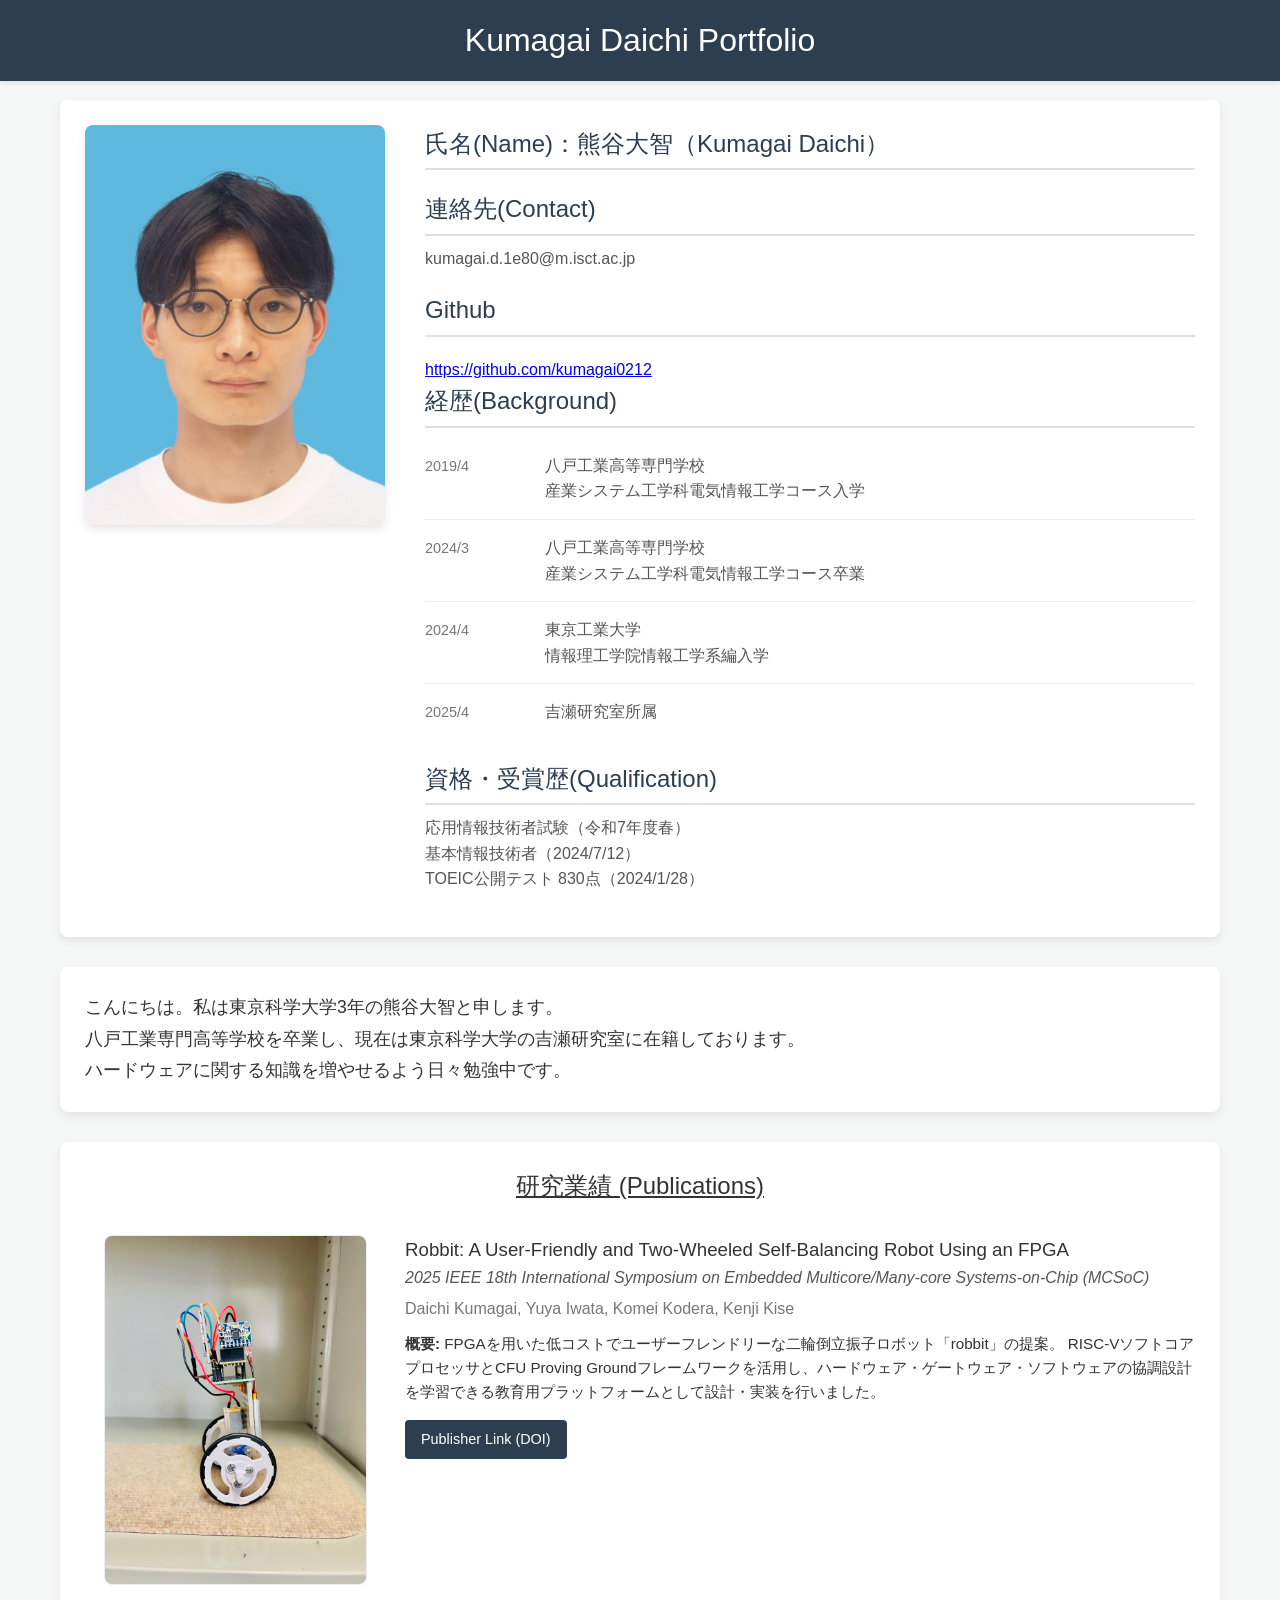
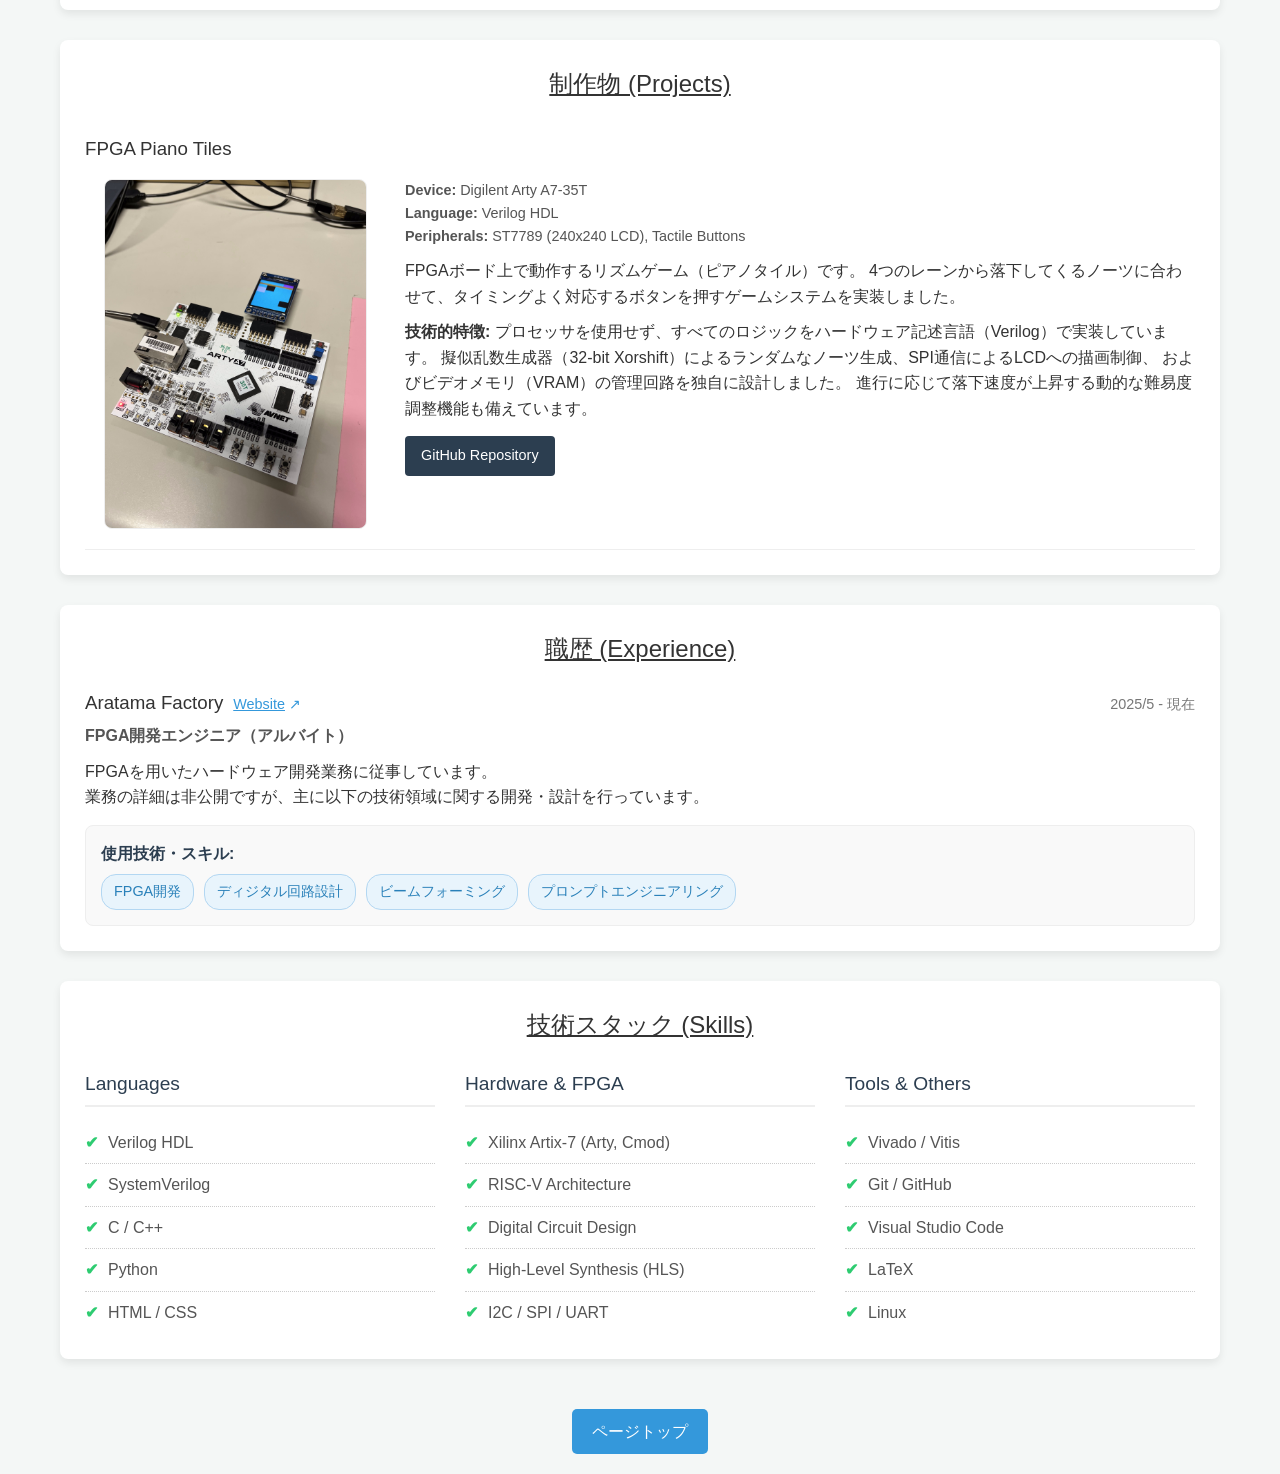
==== commit 2357b2fd: "update profile layout" ====
--- a/Main.html
+++ b/Main.html
@@ -68,22 +68,140 @@
                 ハードウェアに関する知識を増やせるよう日々勉強中です。</div>
             </section>
 
-            <section id="news-section" class="section-card"> <!--{/* Renamed and made a section-card */}-->
-                <h2 style="text-align: center;"><u>お知らせ(News)</u></h2>
-                <ul class="news-list">
-                    <li class="item">
-                        <p class="date">2025/7/03</p>
-                        <p class="title">応用情報技術者試験に合格しました</p>
-                    </li>
-                    <li class="item">
-                        <p class="date">2024/7/12</p>
-                        <p class="title">基本情報技術者試験に合格しました。</p>
-                    </li>
-                    <li class="item">
-                        <p class="date">2024/4/3</p>
-                        <p class="title">東京工業大学情報工学系に3年次編入しました。</p>
-                    </li>
-                </ul>
+            <section id="publications-section" class="section-card">
+                <h2 style="text-align: center;"><u>研究業績 (Publications)</u></h2>
+                
+                <div class="publication-item" style="margin-top: 30px; display: flex; flex-wrap: wrap; gap: 20px;">
+                    <div class="content-img">
+                        <img src="bcar-structure-side.JPG" alt="Robbit Image">
+                    </div>
+
+                    <div class="content-desc">
+                        <h3>Robbit: A User-Friendly and Two-Wheeled Self-Balancing Robot Using an FPGA</h3>
+                        <p class="conference" style="color: #555; font-style: italic;">
+                            2025 IEEE 18th International Symposium on Embedded Multicore/Many-core Systems-on-Chip (MCSoC)
+                        </p>
+                        <p class="authors" style="color: #777; margin: 5px 0;">
+                            Daichi Kumagai, Yuya Iwata, Komei Kodera, Kenji Kise
+                        </p>
+                        <p class="abstract" style="margin: 10px 0; font-size: 0.95em; line-height: 1.6;">
+                            <strong>概要:</strong> FPGAを用いた低コストでユーザーフレンドリーな二輪倒立振子ロボット「robbit」の提案。
+                            RISC-VソフトコアプロセッサとCFU Proving Groundフレームワークを活用し、ハードウェア・ゲートウェア・ソフトウェアの協調設計を学習できる教育用プラットフォームとして設計・実装を行いました。
+                        </p>
+                        <div class="links" style="margin-top: 15px;">
+                            <a href="https://doi.org/10.1109/MCSOC67473.2025.00041" class="btn-link" target="_blank">Publisher Link (DOI)</a>
+                        </div>
+                    </div>
+                </div>
+            </section>
+
+            <section id="projects-section" class="section-card">
+                <h2 style="text-align: center;"><u>制作物 (Projects)</u></h2>
+                
+                <div class="project-item" style="margin-top: 30px; padding-bottom: 20px; border-bottom: 1px solid #eee;">
+                    <h3>FPGA Piano Tiles</h3>
+                    <div class="project-content" style="display: flex; flex-wrap: wrap; gap: 20px; margin-top: 15px;">
+                        
+                        <div class="content-img">
+                            <img src="fpga_piano.jpg" alt="FPGA Piano Tiles Image">
+                        </div>
+                        
+                        <div class="content-desc">
+                            <ul class="tech-stack" style="list-style: none; padding: 0; margin-bottom: 10px; font-size: 0.9em; color: #555;">
+                                <li><strong>Device:</strong> Digilent Arty A7-35T</li>
+                                <li><strong>Language:</strong> Verilog HDL</li>
+                                <li><strong>Peripherals:</strong> ST7789 (240x240 LCD), Tactile Buttons</li>
+                            </ul>
+                            <p>
+                                FPGAボード上で動作するリズムゲーム（ピアノタイル）です。
+                                4つのレーンから落下してくるノーツに合わせて、タイミングよく対応するボタンを押すゲームシステムを実装しました。
+                            </p>
+                            <p style="margin-top: 10px;">
+                                <strong>技術的特徴:</strong>
+                                プロセッサを使用せず、すべてのロジックをハードウェア記述言語（Verilog）で実装しています。
+                                擬似乱数生成器（32-bit Xorshift）によるランダムなノーツ生成、SPI通信によるLCDへの描画制御、
+                                およびビデオメモリ（VRAM）の管理回路を独自に設計しました。
+                                進行に応じて落下速度が上昇する動的な難易度調整機能も備えています。
+                            </p>
+                            <div class="links" style="margin-top: 15px;">
+                                <a href="https://github.com/kumagai0212/piano-fpga" class="btn-link" target="_blank">GitHub Repository</a>
+                            </div>
+                        </div>
+                    </div>
+                </div>
+            </section>
+
+            <section id="experience-section" class="section-card">
+                <h2 style="text-align: center;"><u>職歴 (Experience)</u></h2>
+                
+                <div class="experience-item" style="margin-top: 20px;">
+                    <div style="display: flex; justify-content: space-between; align-items: baseline; flex-wrap: wrap;">
+                        <div style="display: flex; align-items: baseline; gap: 10px;">
+                            <h3 style="margin-bottom: 5px;">Aratama Factory</h3>
+                            <a href="https://aratama-factory.com/" target="_blank" style="font-size: 0.9em; color: #3498db; text-decoration: none;">
+                                <span style="text-decoration: underline;">Website</span> ↗
+                            </a>
+                        </div>
+                        <span style="color: #777; font-size: 0.9em;">2025/5 - 現在</span>
+                    </div>
+                    <p style="color: #555; font-weight: bold; margin-bottom: 10px;">FPGA開発エンジニア（アルバイト）</p>
+                    
+                    <p style="line-height: 1.6;">
+                        FPGAを用いたハードウェア開発業務に従事しています。<br>
+                        業務の詳細は非公開ですが、主に以下の技術領域に関する開発・設計を行っています。
+                    </p>
+                    
+                    <div style="margin-top: 15px; background-color: #f9f9f9; padding: 15px; border-radius: 8px; border: 1px solid #eee;">
+                        <p style="font-weight: bold; color: #2c3e50; margin-bottom: 8px;">使用技術・スキル:</p>
+                        <ul style="list-style: none; padding: 0; display: flex; flex-wrap: wrap; gap: 10px;">
+                            <li class="skill-tag">FPGA開発</li>
+                            <li class="skill-tag">ディジタル回路設計</li>
+                            <li class="skill-tag">ビームフォーミング</li>
+                            <li class="skill-tag">プロンプトエンジニアリング</li>
+                        </ul>
+                    </div>
+                </div>
+            </section>
+
+            <section id="skills-section" class="section-card">
+                <h2 style="text-align: center;"><u>技術スタック (Skills)</u></h2>
+                
+                <div class="skills-container" style="margin-top: 25px; display: flex; flex-wrap: wrap; gap: 30px; justify-content: space-around;">
+                    
+                    <div class="skill-category" style="flex: 1 1 250px;">
+                        <h3 style="border-bottom: 2px solid #eee; padding-bottom: 5px; margin-bottom: 15px; color: #2c3e50; font-size: 1.2em;">Languages</h3>
+                        <ul style="list-style: none; padding: 0;">
+                            <li class="skill-item">Verilog HDL</li>
+                            <li class="skill-item">SystemVerilog</li>
+                            <li class="skill-item">C / C++</li>
+                            <li class="skill-item">Python</li>
+                            <li class="skill-item">HTML / CSS</li>
+                        </ul>
+                    </div>
+
+                    <div class="skill-category" style="flex: 1 1 250px;">
+                        <h3 style="border-bottom: 2px solid #eee; padding-bottom: 5px; margin-bottom: 15px; color: #2c3e50; font-size: 1.2em;">Hardware & FPGA</h3>
+                        <ul style="list-style: none; padding: 0;">
+                            <li class="skill-item">Xilinx Artix-7 (Arty, Cmod)</li>
+                            <li class="skill-item">RISC-V Architecture</li>
+                            <li class="skill-item">Digital Circuit Design</li>
+                            <li class="skill-item">High-Level Synthesis (HLS)</li>
+                            <li class="skill-item">I2C / SPI / UART</li>
+                        </ul>
+                    </div>
+
+                    <div class="skill-category" style="flex: 1 1 250px;">
+                        <h3 style="border-bottom: 2px solid #eee; padding-bottom: 5px; margin-bottom: 15px; color: #2c3e50; font-size: 1.2em;">Tools & Others</h3>
+                        <ul style="list-style: none; padding: 0;">
+                            <li class="skill-item">Vivado / Vitis</li>
+                            <li class="skill-item">Git / GitHub</li>
+                            <li class="skill-item">Visual Studio Code</li>
+                            <li class="skill-item">LaTeX</li>
+                            <li class="skill-item">Linux</li>
+                        </ul>
+                    </div>
+                    
+                </div>
             </section>
 
             </div> <!--{/* End of main-content-wrapper */}-->
--- a/Main.css
+++ b/Main.css
@@ -326,4 +326,102 @@
         top: 2300px;
     }
     */
+}
+
+/* --- 追加スタイル --- */
+
+/* コンテンツ（論文・制作物）のレイアウト */
+.content-img {
+    flex: 0 0 300px;      /* 画像エリアの幅として300pxを確保 */
+    max-width: 100%;
+    display: flex;        /* 画像をエリア内で中央寄せするために追加 */
+    justify-content: center;
+    align-items: flex-start; /* 画像を上揃えにする */
+}
+
+/* 画像自体のスタイル */
+.content-img img {
+    width: auto;          /* 横幅はなりゆき（自動）にする */
+    max-width: 100%;      /* ただし枠（300px）からはみ出さない */
+    height: auto;         /* アスペクト比を維持 */
+    max-height: 350px;    /* 【重要】高さを350px程度に制限する */
+    object-fit: contain;  /* 画像全体が収まるように表示 */
+    border-radius: 8px;
+    background-color: #f9f9f9; /* 画像が小さい場合の背景色（薄いグレー） */
+    border: 1px solid #eee;
+}
+
+.content-desc {
+    flex: 1; /* 残りの幅を埋める */
+    min-width: 300px; /* 狭くなりすぎないように */
+}
+
+/* リンクボタン */
+.btn-link {
+    display: inline-block;
+    padding: 8px 16px;
+    margin-right: 10px;
+    background-color: #2c3e50;
+    color: #fff;
+    text-decoration: none;
+    border-radius: 4px;
+    font-size: 0.9em;
+    transition: background-color 0.3s ease;
+}
+
+.btn-link:hover {
+    background-color: #34495e;
+}
+
+/* スマホ対応 */
+@media (max-width: 600px) {
+    .publication-item, .project-content {
+        flex-direction: column; /* 縦並びにする */
+    }
+    
+    .content-img {
+        flex: auto;
+        width: 100%; /* 横幅いっぱいに */
+        margin-bottom: 10px;
+    }
+
+    .btn-link {
+        display: block;
+        margin-bottom: 10px;
+        text-align: center;
+        margin-right: 0;
+    }
+}
+
+/* --- スキルタグのスタイル --- */
+.skill-tag {
+    background-color: #e8f4fc; /* 薄い青背景 */
+    color: #2980b9;            /* 青文字 */
+    padding: 5px 12px;
+    border-radius: 15px;       /* 丸みをつける */
+    font-size: 0.9em;
+    border: 1px solid #b3d7f2;
+    font-weight: 500;
+}
+
+/* --- スキルリストのスタイル --- */
+.skill-item {
+    background-color: #fff;
+    border-bottom: 1px dotted #ccc;
+    padding: 8px 0;
+    color: #555;
+    font-size: 1em;
+    display: flex;
+    align-items: center;
+}
+
+.skill-item:before {
+    content: "✔"; /* チェックマークなど */
+    margin-right: 10px;
+    color: #2ecc71; /* 緑色 */
+    font-weight: bold;
+}
+
+.skill-item:last-child {
+    border-bottom: none;
 }
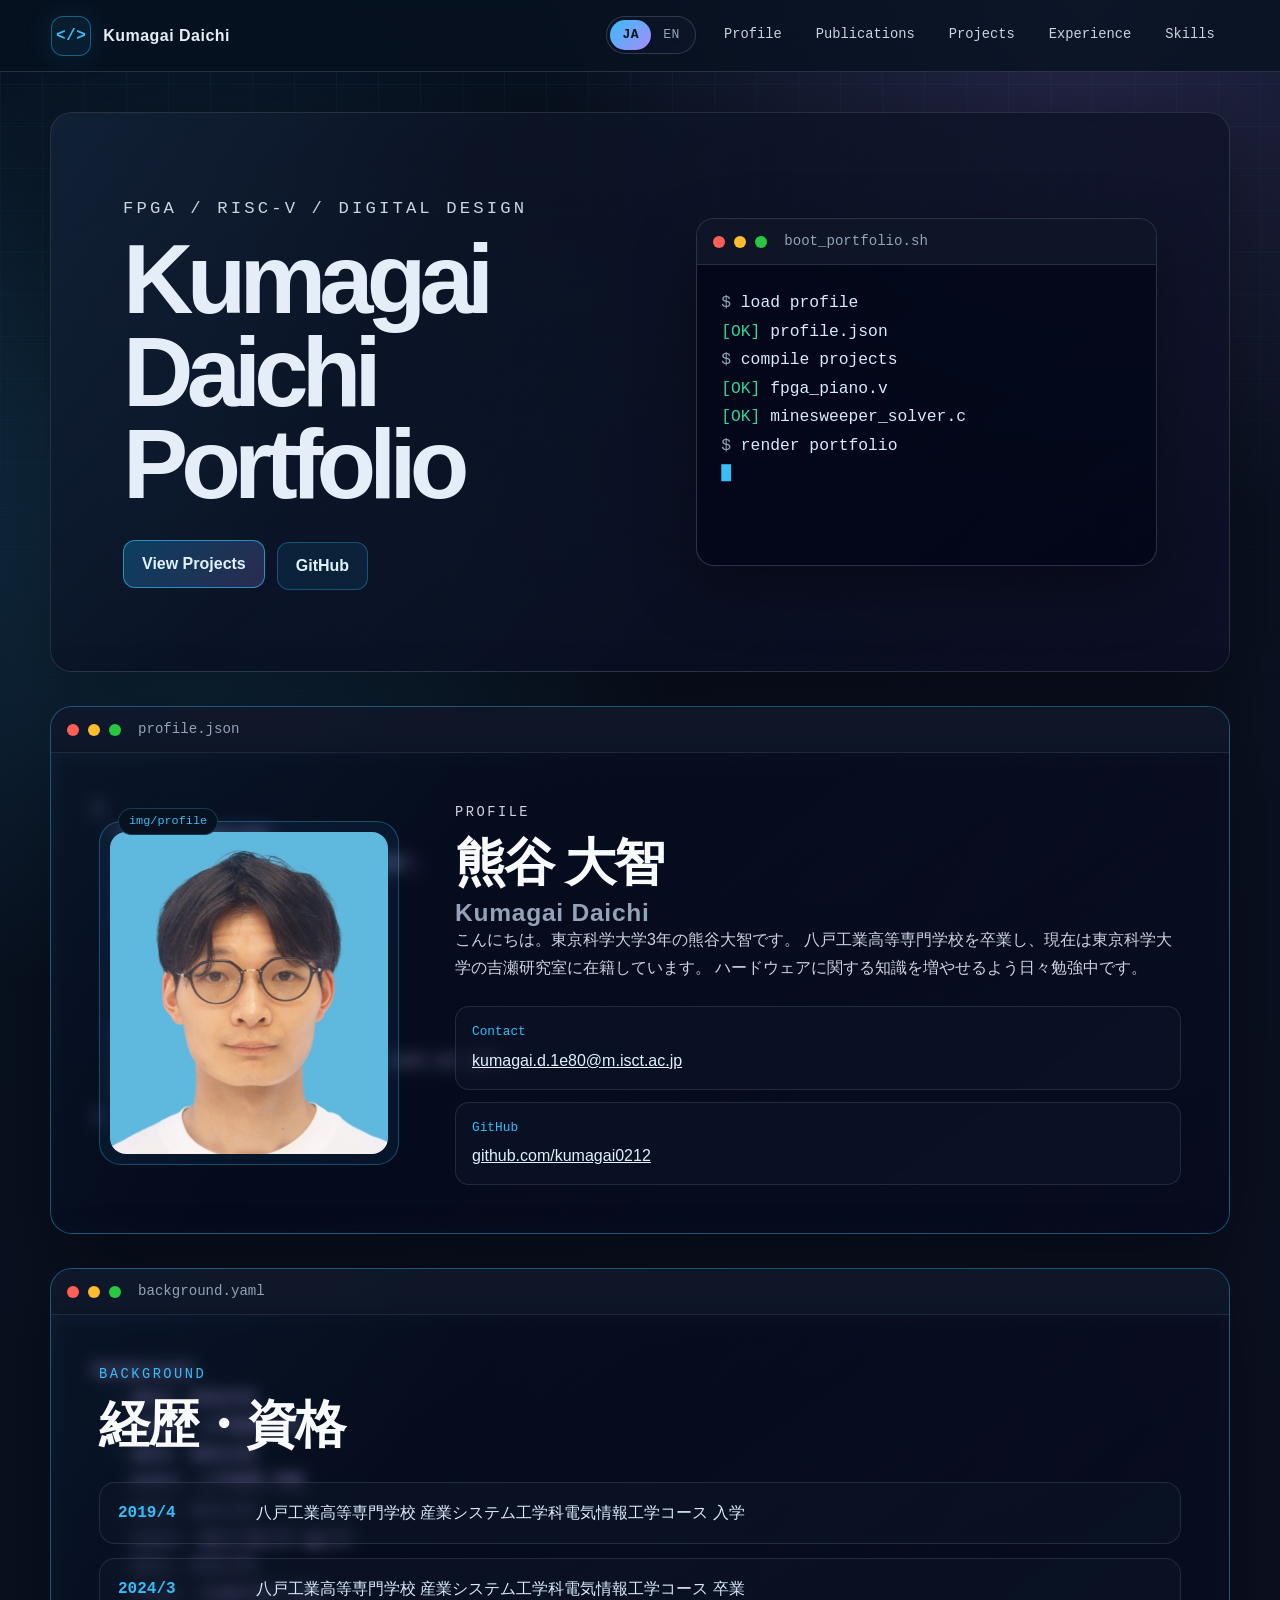
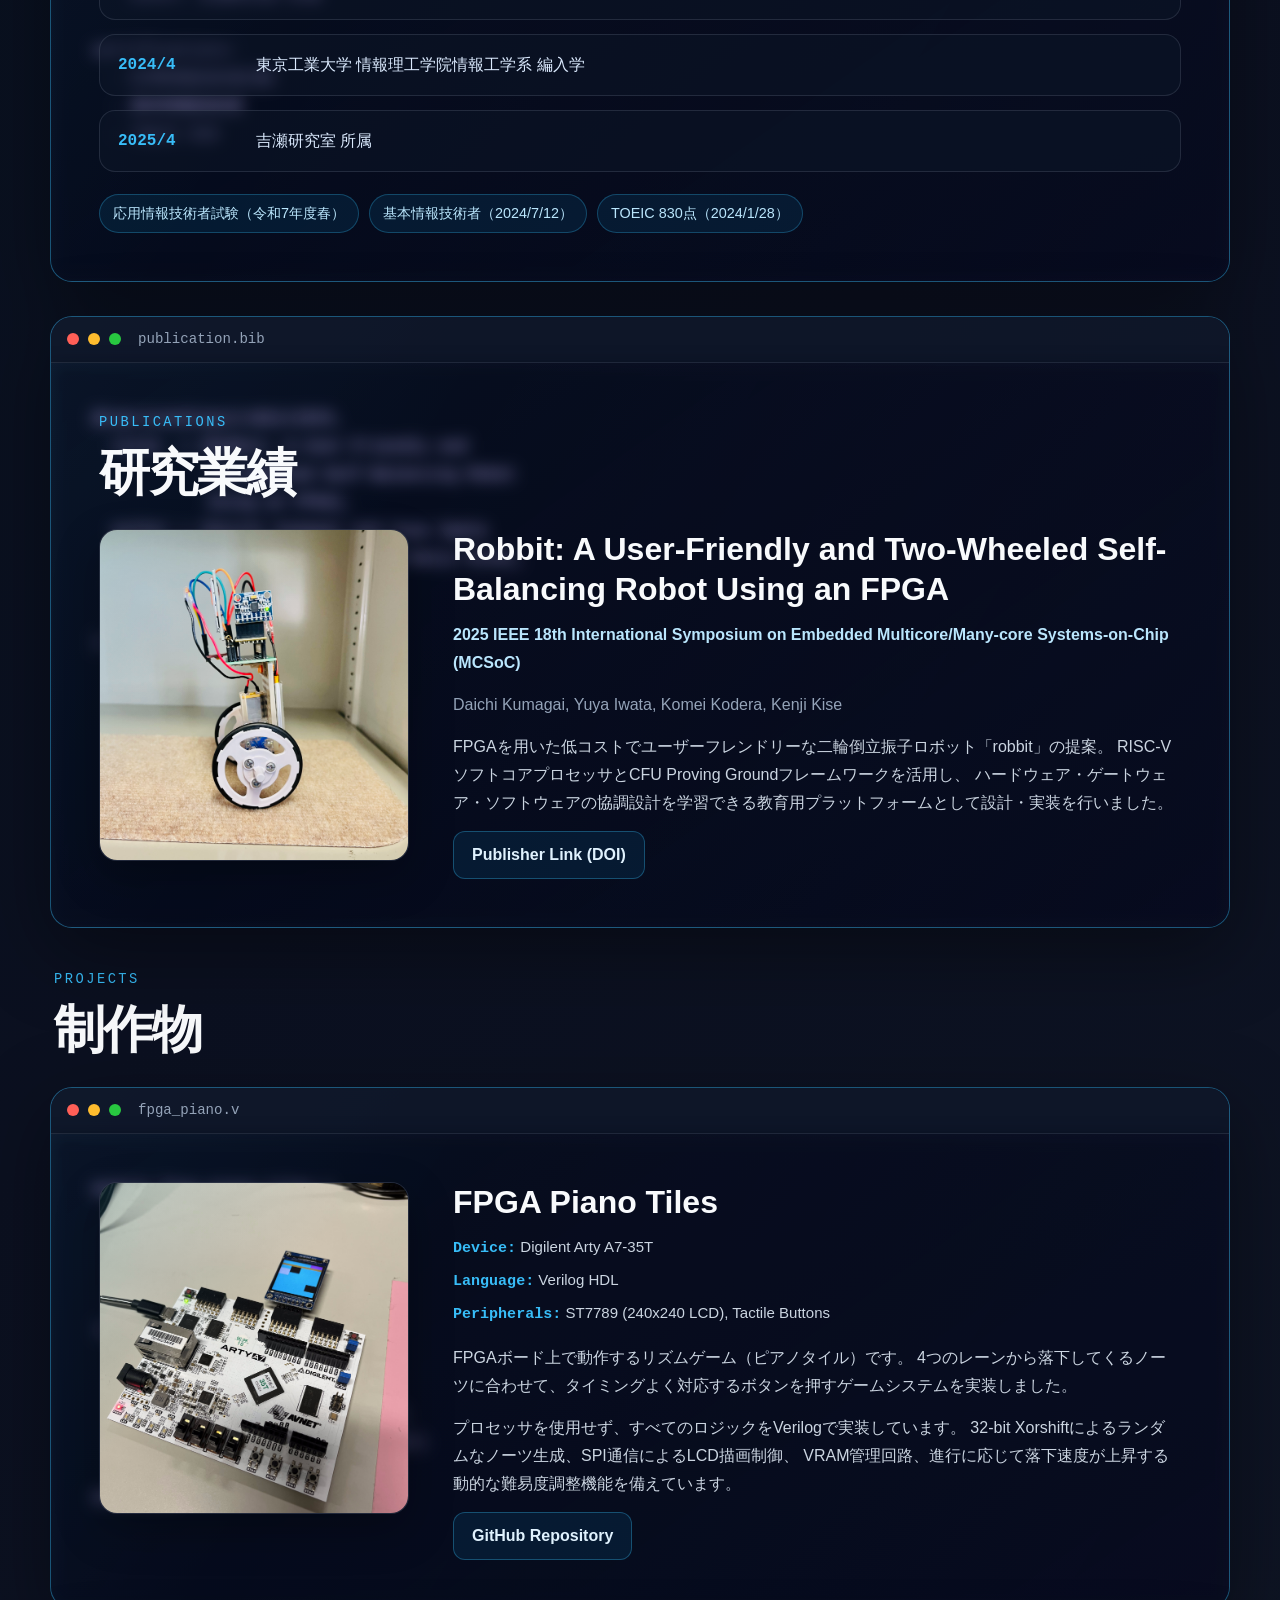
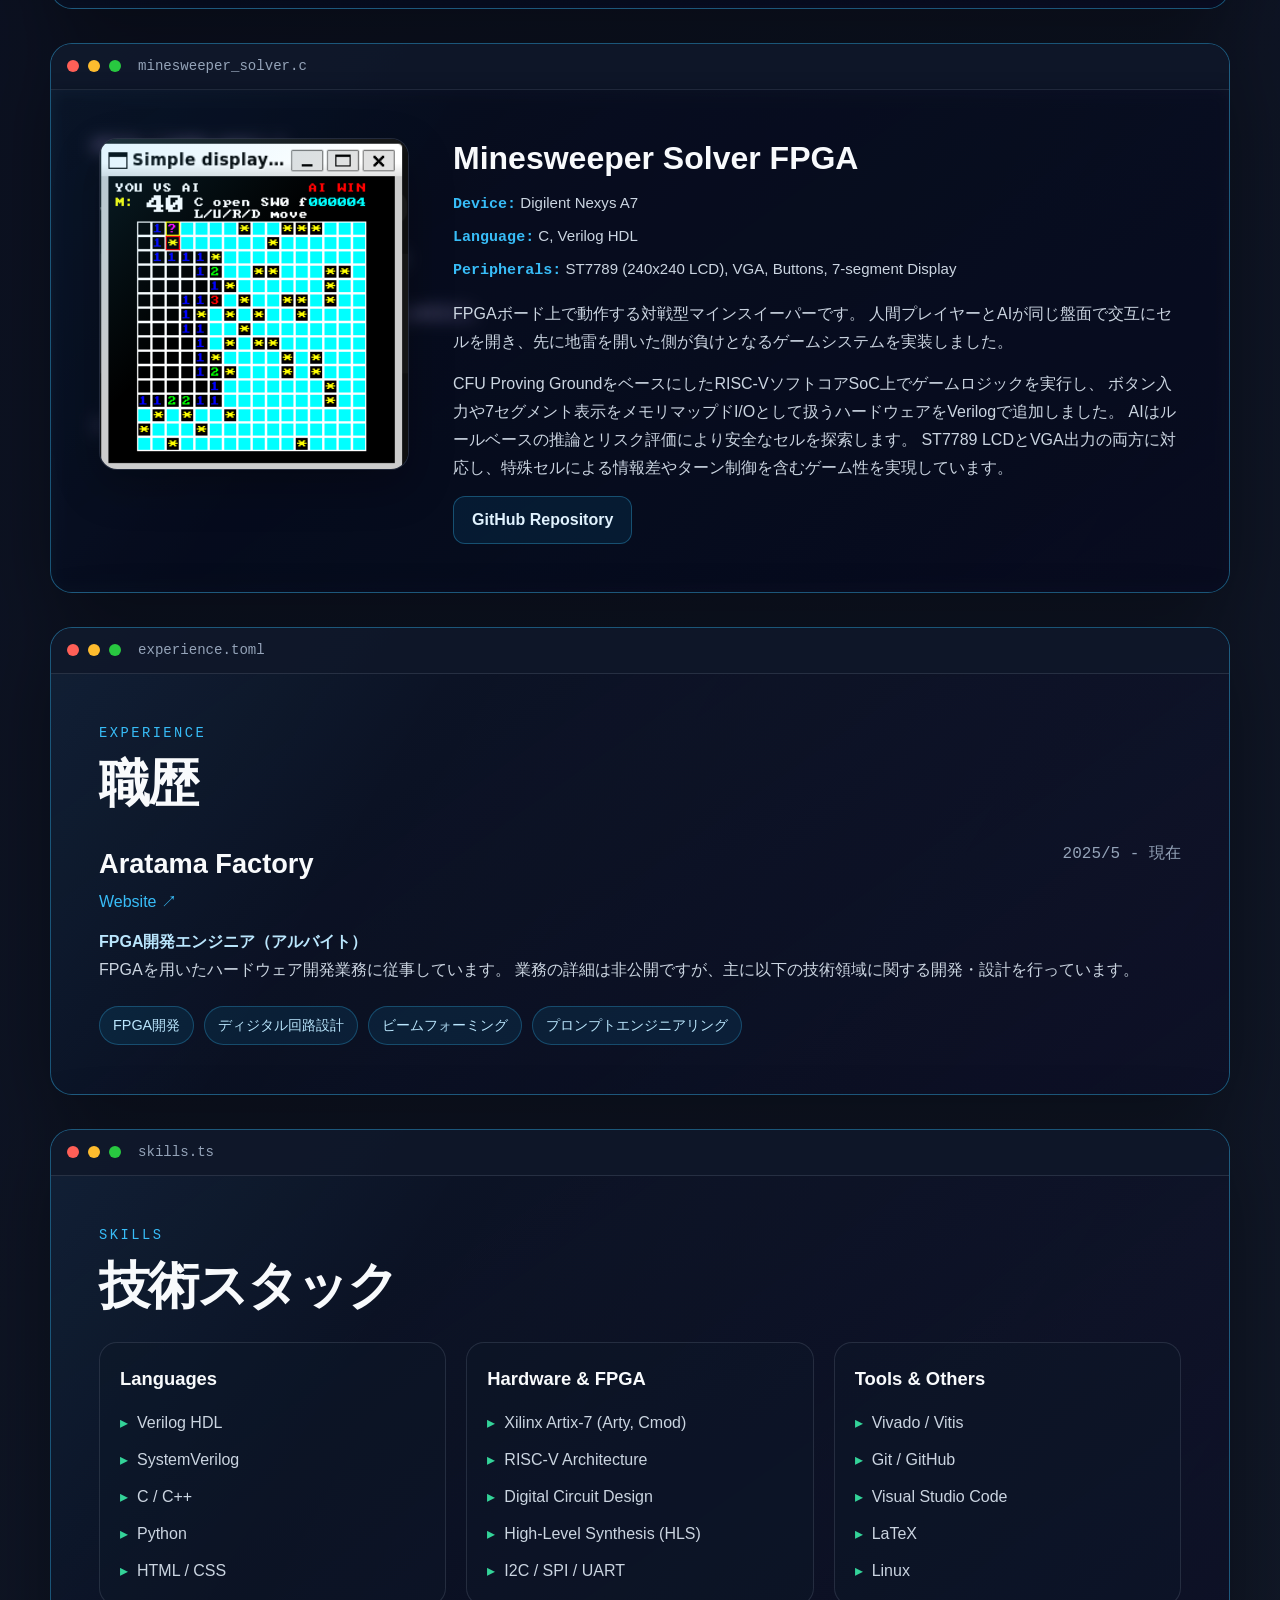
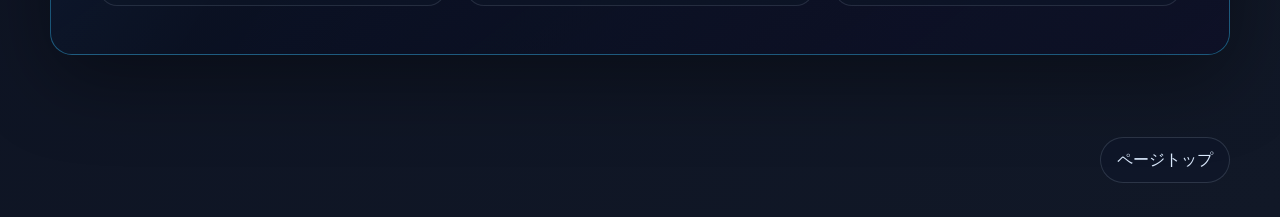
==== commit 497d42d0: "Serve portfolio at site root: add index.html, redirect Main.html, add .nojekyll" ====
--- a/Main.html
+++ b/Main.html
@@ -1,211 +1,15 @@
 <!DOCTYPE html>
-<html>
+<html lang="ja">
     <head>
-        <meta name="viewport" content="width=device-width, initial-scale=1, maximum-scale=1, user-scalable=no">
         <meta charset="UTF-8">
         <meta http-equiv="X-UA-Compatible" content="IE=edge" />
-        <meta name="description" content="東京科学大学情報工学系3年の熊谷大智です。よろしくお願いいたします。">
+        <meta name="viewport" content="width=device-width, initial-scale=1">
+        <meta http-equiv="refresh" content="0; url=index.html">
+        <link rel="canonical" href="index.html">
         <title>Kumagai Daichi Portfolio</title>
-        <link rel="stylesheet" href="Main.css">
-        <link rel="stylesheet" href="menu_bar.css">
+        <script>location.replace("index.html" + location.hash);</script>
     </head>
     <body>
-        <h1 style="text-align:center">Kumagai Daichi Portfolio</h1>
-
-        <div class="main-content-wrapper"> <!--{/* Added wrapper */}-->
-                <section id="profile-section" class="container section-card"> <!--Made container a section-card-->  
-                <div class="disp_img1">
-                    <img src="face.JPG" width="400" alt="熊谷写真"> <!--width here might be overridden by CSS */--> 
-                </div>
-                <div class="profile">
-                    <ul class="background">
-                        <li><h3>氏名(Name)：熊谷大智（Kumagai Daichi）</h3></li>
-                        <li><h3>連絡先(Contact)</h3>
-                            <p>kumagai.d.1e80@m.isct.ac.jp</p>
-                        </li>
-                        <li><h3>Github</h3></li>
-                            <p><a href="https://github.com/kumagai0212">https://github.com/kumagai0212</a></p>
-                        <li><h3>経歴(Background)</h3>
-                            <ul class="gakureki">
-                                <li class="word">
-                                    <div class="columns">
-                                        <p class="date">2019/4</p>
-                                        <p class="title">八戸工業高等専門学校<br>産業システム工学科電気情報工学コース入学</p>
-                                    </div>
-                                </li>
-                                <li class="word">
-                                    <div class="columns">
-                                        <p class="date">2024/3</p>
-                                        <p class="title">八戸工業高等専門学校<br>産業システム工学科電気情報工学コース卒業</p>
-                                    </div>
-                                </li>
-                                <li class="word">
-                                    <div class="columns">
-                                        <p class="date">2024/4</p>
-                                        <p class="title">東京工業大学<br>情報理工学院情報工学系編入学</p>
-                                    </div>
-                                </li>
-                                <li class="word">
-                                    <div class="columns">
-                                        <p class="date">2025/4</p>
-                                        <p class="title">吉瀬研究室所属</p>
-                                    </div>
-                                </li>
-                            </ul>
-                        </li>
-                        <li><h3>資格・受賞歴(Qualification)</h3>
-                            <p>応用情報技術者試験（令和7年度春）</p>
-                            <p>基本情報技術者（2024/7/12）</p>
-                            <p>TOEIC公開テスト 830点（2024/1/28）</p>
-                        </li>
-                    </ul>
-                </div>
-            </section>
-
-            <section class="intro section-card"> <!--Made intro a section-card --> 
-                <div>こんにちは。私は東京科学大学3年の熊谷大智と申します。<br>
-                八戸工業専門高等学校を卒業し、現在は東京科学大学の吉瀬研究室に在籍しております。<br>
-                ハードウェアに関する知識を増やせるよう日々勉強中です。</div>
-            </section>
-
-            <section id="publications-section" class="section-card">
-                <h2 style="text-align: center;"><u>研究業績 (Publications)</u></h2>
-                
-                <div class="publication-item" style="margin-top: 30px; display: flex; flex-wrap: wrap; gap: 20px;">
-                    <div class="content-img">
-                        <img src="bcar-structure-side.JPG" alt="Robbit Image">
-                    </div>
-
-                    <div class="content-desc">
-                        <h3>Robbit: A User-Friendly and Two-Wheeled Self-Balancing Robot Using an FPGA</h3>
-                        <p class="conference" style="color: #555; font-style: italic;">
-                            2025 IEEE 18th International Symposium on Embedded Multicore/Many-core Systems-on-Chip (MCSoC)
-                        </p>
-                        <p class="authors" style="color: #777; margin: 5px 0;">
-                            Daichi Kumagai, Yuya Iwata, Komei Kodera, Kenji Kise
-                        </p>
-                        <p class="abstract" style="margin: 10px 0; font-size: 0.95em; line-height: 1.6;">
-                            <strong>概要:</strong> FPGAを用いた低コストでユーザーフレンドリーな二輪倒立振子ロボット「robbit」の提案。
-                            RISC-VソフトコアプロセッサとCFU Proving Groundフレームワークを活用し、ハードウェア・ゲートウェア・ソフトウェアの協調設計を学習できる教育用プラットフォームとして設計・実装を行いました。
-                        </p>
-                        <div class="links" style="margin-top: 15px;">
-                            <a href="https://doi.org/10.1109/MCSOC67473.2025.00041" class="btn-link" target="_blank">Publisher Link (DOI)</a>
-                        </div>
-                    </div>
-                </div>
-            </section>
-
-            <section id="projects-section" class="section-card">
-                <h2 style="text-align: center;"><u>制作物 (Projects)</u></h2>
-                
-                <div class="project-item" style="margin-top: 30px; padding-bottom: 20px; border-bottom: 1px solid #eee;">
-                    <h3>FPGA Piano Tiles</h3>
-                    <div class="project-content" style="display: flex; flex-wrap: wrap; gap: 20px; margin-top: 15px;">
-                        
-                        <div class="content-img">
-                            <img src="fpga_piano.jpg" alt="FPGA Piano Tiles Image">
-                        </div>
-                        
-                        <div class="content-desc">
-                            <ul class="tech-stack" style="list-style: none; padding: 0; margin-bottom: 10px; font-size: 0.9em; color: #555;">
-                                <li><strong>Device:</strong> Digilent Arty A7-35T</li>
-                                <li><strong>Language:</strong> Verilog HDL</li>
-                                <li><strong>Peripherals:</strong> ST7789 (240x240 LCD), Tactile Buttons</li>
-                            </ul>
-                            <p>
-                                FPGAボード上で動作するリズムゲーム（ピアノタイル）です。
-                                4つのレーンから落下してくるノーツに合わせて、タイミングよく対応するボタンを押すゲームシステムを実装しました。
-                            </p>
-                            <p style="margin-top: 10px;">
-                                <strong>技術的特徴:</strong>
-                                プロセッサを使用せず、すべてのロジックをハードウェア記述言語（Verilog）で実装しています。
-                                擬似乱数生成器（32-bit Xorshift）によるランダムなノーツ生成、SPI通信によるLCDへの描画制御、
-                                およびビデオメモリ（VRAM）の管理回路を独自に設計しました。
-                                進行に応じて落下速度が上昇する動的な難易度調整機能も備えています。
-                            </p>
-                            <div class="links" style="margin-top: 15px;">
-                                <a href="https://github.com/kumagai0212/piano-fpga" class="btn-link" target="_blank">GitHub Repository</a>
-                            </div>
-                        </div>
-                    </div>
-                </div>
-            </section>
-
-            <section id="experience-section" class="section-card">
-                <h2 style="text-align: center;"><u>職歴 (Experience)</u></h2>
-                
-                <div class="experience-item" style="margin-top: 20px;">
-                    <div style="display: flex; justify-content: space-between; align-items: baseline; flex-wrap: wrap;">
-                        <div style="display: flex; align-items: baseline; gap: 10px;">
-                            <h3 style="margin-bottom: 5px;">Aratama Factory</h3>
-                            <a href="https://aratama-factory.com/" target="_blank" style="font-size: 0.9em; color: #3498db; text-decoration: none;">
-                                <span style="text-decoration: underline;">Website</span> ↗
-                            </a>
-                        </div>
-                        <span style="color: #777; font-size: 0.9em;">2025/5 - 現在</span>
-                    </div>
-                    <p style="color: #555; font-weight: bold; margin-bottom: 10px;">FPGA開発エンジニア（アルバイト）</p>
-                    
-                    <p style="line-height: 1.6;">
-                        FPGAを用いたハードウェア開発業務に従事しています。<br>
-                        業務の詳細は非公開ですが、主に以下の技術領域に関する開発・設計を行っています。
-                    </p>
-                    
-                    <div style="margin-top: 15px; background-color: #f9f9f9; padding: 15px; border-radius: 8px; border: 1px solid #eee;">
-                        <p style="font-weight: bold; color: #2c3e50; margin-bottom: 8px;">使用技術・スキル:</p>
-                        <ul style="list-style: none; padding: 0; display: flex; flex-wrap: wrap; gap: 10px;">
-                            <li class="skill-tag">FPGA開発</li>
-                            <li class="skill-tag">ディジタル回路設計</li>
-                            <li class="skill-tag">ビームフォーミング</li>
-                            <li class="skill-tag">プロンプトエンジニアリング</li>
-                        </ul>
-                    </div>
-                </div>
-            </section>
-
-            <section id="skills-section" class="section-card">
-                <h2 style="text-align: center;"><u>技術スタック (Skills)</u></h2>
-                
-                <div class="skills-container" style="margin-top: 25px; display: flex; flex-wrap: wrap; gap: 30px; justify-content: space-around;">
-                    
-                    <div class="skill-category" style="flex: 1 1 250px;">
-                        <h3 style="border-bottom: 2px solid #eee; padding-bottom: 5px; margin-bottom: 15px; color: #2c3e50; font-size: 1.2em;">Languages</h3>
-                        <ul style="list-style: none; padding: 0;">
-                            <li class="skill-item">Verilog HDL</li>
-                            <li class="skill-item">SystemVerilog</li>
-                            <li class="skill-item">C / C++</li>
-                            <li class="skill-item">Python</li>
-                            <li class="skill-item">HTML / CSS</li>
-                        </ul>
-                    </div>
-
-                    <div class="skill-category" style="flex: 1 1 250px;">
-                        <h3 style="border-bottom: 2px solid #eee; padding-bottom: 5px; margin-bottom: 15px; color: #2c3e50; font-size: 1.2em;">Hardware & FPGA</h3>
-                        <ul style="list-style: none; padding: 0;">
-                            <li class="skill-item">Xilinx Artix-7 (Arty, Cmod)</li>
-                            <li class="skill-item">RISC-V Architecture</li>
-                            <li class="skill-item">Digital Circuit Design</li>
-                            <li class="skill-item">High-Level Synthesis (HLS)</li>
-                            <li class="skill-item">I2C / SPI / UART</li>
-                        </ul>
-                    </div>
-
-                    <div class="skill-category" style="flex: 1 1 250px;">
-                        <h3 style="border-bottom: 2px solid #eee; padding-bottom: 5px; margin-bottom: 15px; color: #2c3e50; font-size: 1.2em;">Tools & Others</h3>
-                        <ul style="list-style: none; padding: 0;">
-                            <li class="skill-item">Vivado / Vitis</li>
-                            <li class="skill-item">Git / GitHub</li>
-                            <li class="skill-item">Visual Studio Code</li>
-                            <li class="skill-item">LaTeX</li>
-                            <li class="skill-item">Linux</li>
-                        </ul>
-                    </div>
-                    
-                </div>
-            </section>
-
-            </div> <!--{/* End of main-content-wrapper */}-->
-
-        <div class="pagetop"><a href="#">ページトップ</a></div>
+        <p>このページは <a href="index.html">index.html</a> に移動しました。</p>
     </body>
-</html>+</html>
